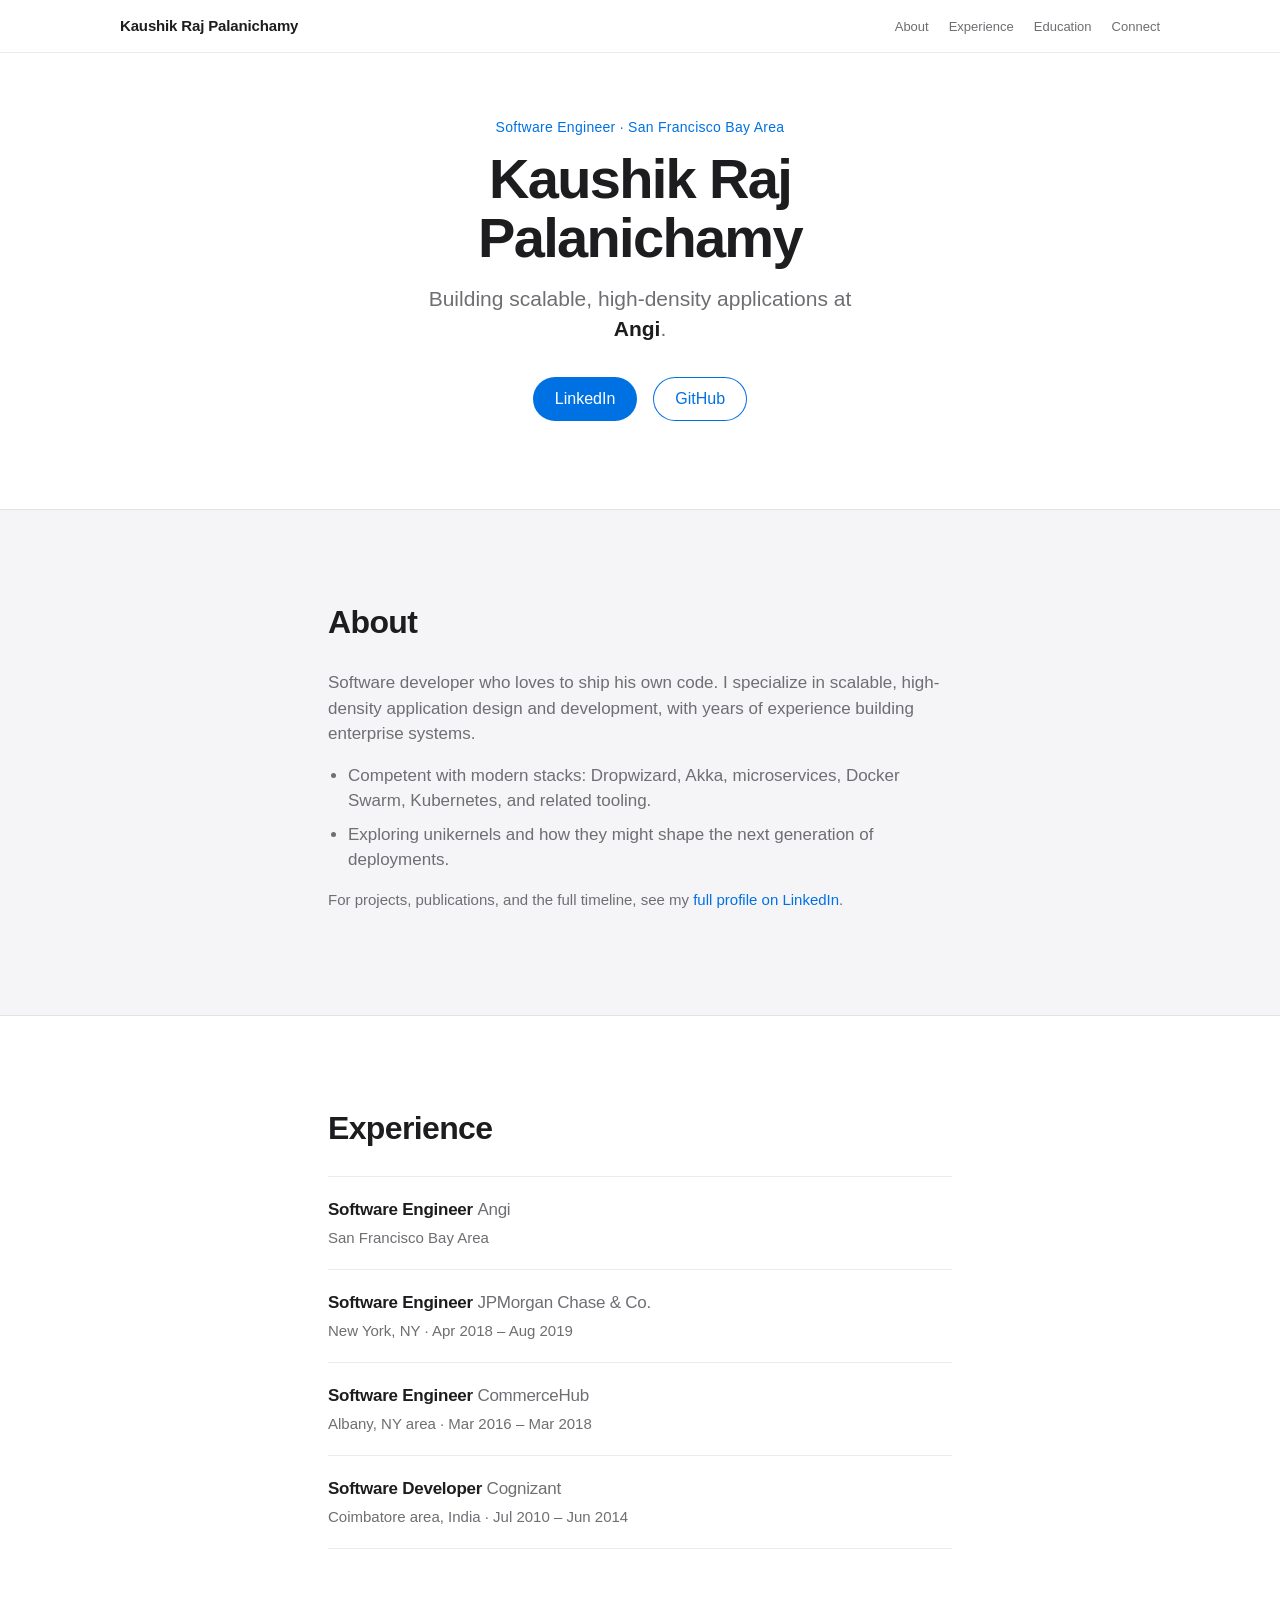
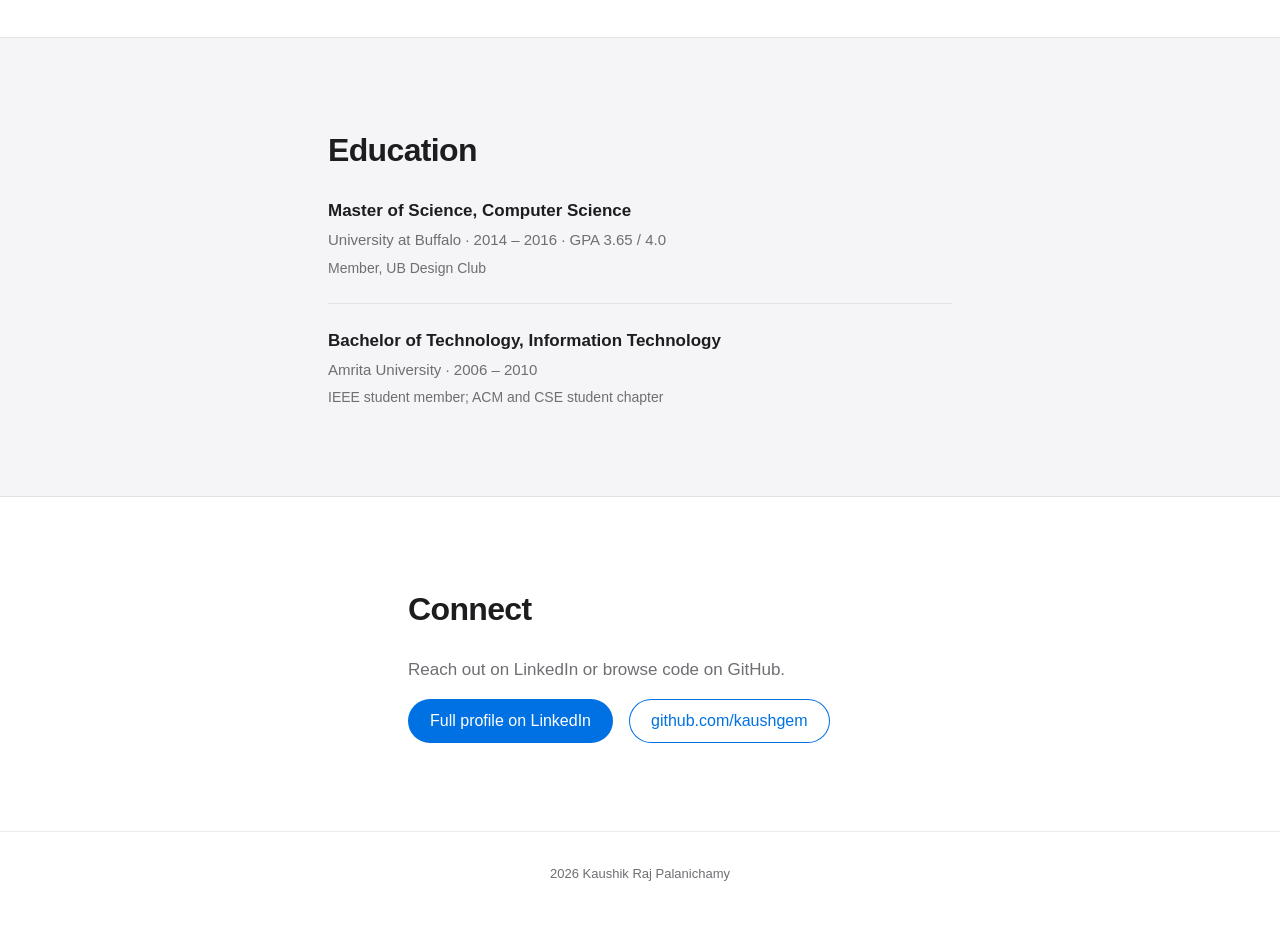
==== index.html @ 36dfefe3 "Revamp personal website layout and styles; enhance accessibility features and remove unused CSS. Upd" ====
<!DOCTYPE html>
<html lang="en">
  <head>
    <meta charset="utf-8">
    <meta name="viewport" content="width=device-width, initial-scale=1">
    <meta name="description" content="Kaushik Raj Palanichamy — Software Engineer at Angi. Scalable systems, microservices, and enterprise applications in the San Francisco Bay Area.">
    <title>Kaushik Raj Palanichamy</title>
    <link rel="stylesheet" href="stylesheets/stylesheet.css" media="screen">
    <link rel="stylesheet" href="stylesheets/print.css" media="print">
  </head>
  <body>
    <a class="skip-link" href="#main">Skip to content</a>

    <header class="site-header">
      <div class="site-header__inner">
        <a class="site-logo" href="#">Kaushik Raj Palanichamy</a>
        <nav class="site-nav" aria-label="Primary">
          <ul>
            <li><a href="#about">About</a></li>
            <li><a href="#experience">Experience</a></li>
            <li><a href="#education">Education</a></li>
            <li><a href="#connect">Connect</a></li>
          </ul>
        </nav>
      </div>
    </header>

    <main id="main">
      <section id="hero" class="section section--hero" aria-labelledby="hero-heading">
        <div class="content-width">
          <p class="eyebrow">Software Engineer · San Francisco Bay Area</p>
          <h1 id="hero-heading">Kaushik Raj Palanichamy</h1>
          <p class="lede">Building scalable, high-density applications at <strong>Angi</strong>.</p>
          <div class="cta-row">
            <a class="btn btn--primary" href="https://www.linkedin.com/in/kaushgem">LinkedIn</a>
            <a class="btn btn--secondary" href="https://github.com/kaushgem">GitHub</a>
          </div>
        </div>
      </section>

      <section id="about" class="section section--muted" aria-labelledby="about-heading">
        <div class="content-width">
          <h2 id="about-heading">About</h2>
          <div class="prose">
            <p>Software developer who loves to ship his own code. I specialize in scalable, high-density application design and development, with years of experience building enterprise systems.</p>
            <ul>
              <li>Competent with modern stacks: Dropwizard, Akka, microservices, Docker Swarm, Kubernetes, and related tooling.</li>
              <li>Exploring unikernels and how they might shape the next generation of deployments.</li>
            </ul>
            <p class="note">For projects, publications, and the full timeline, see my <a href="https://www.linkedin.com/in/kaushgem">full profile on LinkedIn</a>.</p>
          </div>
        </div>
      </section>

      <section id="experience" class="section" aria-labelledby="experience-heading">
        <div class="content-width">
          <h2 id="experience-heading">Experience</h2>
          <ul class="timeline">
            <li class="timeline__item">
              <h3 class="timeline__title">Software Engineer <span class="timeline__org">Angi</span></h3>
              <p class="timeline__meta">San Francisco Bay Area</p>
            </li>
            <li class="timeline__item">
              <h3 class="timeline__title">Software Engineer <span class="timeline__org">JPMorgan Chase &amp; Co.</span></h3>
              <p class="timeline__meta">New York, NY · Apr 2018 – Aug 2019</p>
            </li>
            <li class="timeline__item">
              <h3 class="timeline__title">Software Engineer <span class="timeline__org">CommerceHub</span></h3>
              <p class="timeline__meta">Albany, NY area · Mar 2016 – Mar 2018</p>
            </li>
            <li class="timeline__item">
              <h3 class="timeline__title">Software Developer <span class="timeline__org">Cognizant</span></h3>
              <p class="timeline__meta">Coimbatore area, India · Jul 2010 – Jun 2014</p>
            </li>
          </ul>
        </div>
      </section>

      <section id="education" class="section section--muted" aria-labelledby="education-heading">
        <div class="content-width">
          <h2 id="education-heading">Education</h2>
          <ul class="edu-list">
            <li class="edu-list__item">
              <h3 class="edu-list__degree">Master of Science, Computer Science</h3>
              <p class="edu-list__school">University at Buffalo · 2014 – 2016 · GPA 3.65 / 4.0</p>
              <p class="edu-list__detail">Member, UB Design Club</p>
            </li>
            <li class="edu-list__item">
              <h3 class="edu-list__degree">Bachelor of Technology, Information Technology</h3>
              <p class="edu-list__school">Amrita University · 2006 – 2010</p>
              <p class="edu-list__detail">IEEE student member; ACM and CSE student chapter</p>
            </li>
          </ul>
        </div>
      </section>

      <section id="connect" class="section" aria-labelledby="connect-heading">
        <div class="content-width content-width--narrow">
          <h2 id="connect-heading">Connect</h2>
          <p class="prose">Reach out on LinkedIn or browse code on GitHub.</p>
          <div class="cta-row">
            <a class="btn btn--primary" href="https://www.linkedin.com/in/kaushgem">Full profile on LinkedIn</a>
            <a class="btn btn--secondary" href="https://github.com/kaushgem">github.com/kaushgem</a>
          </div>
        </div>
      </section>
    </main>

    <footer class="site-footer">
      <div class="content-width site-footer__inner">
        <p><span data-year></span> Kaushik Raj Palanichamy</p>
      </div>
    </footer>

    <script src="javascripts/main.js" defer></script>
  </body>
</html>
---- stylesheets/stylesheet.css ----
:root {
  --color-text: #1d1d1f;
  --color-text-secondary: #6e6e73;
  --color-surface: #ffffff;
  --color-surface-muted: #f5f5f7;
  --color-border: rgba(0, 0, 0, 0.08);
  --color-accent: #0071e3;
  --color-accent-hover: #0077ed;
  --font-sans: -apple-system, BlinkMacSystemFont, "Segoe UI", Roboto, Oxygen, Ubuntu, Cantarell, "Helvetica Neue", sans-serif;
  --content-max: 42rem;
  --header-height: 3.25rem;
}

*,
*::before,
*::after {
  box-sizing: border-box;
}

html {
  scroll-behavior: smooth;
}

@media (prefers-reduced-motion: reduce) {
  html {
    scroll-behavior: auto;
  }
}

body {
  margin: 0;
  color: var(--color-text);
  background: var(--color-surface);
  font-family: var(--font-sans);
  font-size: 1.0625rem;
  line-height: 1.5;
  -webkit-font-smoothing: antialiased;
}

.skip-link {
  position: absolute;
  left: -9999px;
  top: 0.75rem;
  z-index: 100;
  padding: 0.5rem 1rem;
  background: var(--color-accent);
  color: #fff;
  text-decoration: none;
  border-radius: 980px;
  font-size: 0.875rem;
}

.skip-link:focus {
  left: 0.75rem;
  outline: 2px solid #fff;
  outline-offset: 2px;
}

.content-width {
  width: 100%;
  max-width: var(--content-max);
  margin: 0 auto;
  padding: 0 1.5rem;
}

.content-width--narrow {
  max-width: 32rem;
}

.site-header {
  position: sticky;
  top: 0;
  z-index: 50;
  background: rgba(255, 255, 255, 0.72);
  backdrop-filter: saturate(180%) blur(20px);
  -webkit-backdrop-filter: saturate(180%) blur(20px);
  border-bottom: 1px solid var(--color-border);
}

.site-header__inner {
  display: flex;
  align-items: center;
  justify-content: space-between;
  gap: 1rem;
  max-width: 68rem;
  margin: 0 auto;
  padding: 0.75rem 1.5rem;
  min-height: var(--header-height);
}

.site-logo {
  font-size: 0.9375rem;
  font-weight: 600;
  color: var(--color-text);
  text-decoration: none;
  letter-spacing: -0.01em;
  white-space: nowrap;
  overflow: hidden;
  text-overflow: ellipsis;
}

.site-logo:hover {
  color: var(--color-accent);
}

.site-logo:focus-visible {
  outline: 2px solid var(--color-accent);
  outline-offset: 4px;
  border-radius: 4px;
}

.site-nav ul {
  display: flex;
  flex-wrap: wrap;
  gap: 0.25rem 1.25rem;
  list-style: none;
  margin: 0;
  padding: 0;
  justify-content: flex-end;
}

.site-nav a {
  font-size: 0.8125rem;
  color: var(--color-text-secondary);
  text-decoration: none;
}

.site-nav a:hover {
  color: var(--color-accent);
}

.site-nav a:focus-visible {
  outline: 2px solid var(--color-accent);
  outline-offset: 4px;
  border-radius: 4px;
}

.section {
  padding: clamp(3.5rem, 8vw, 5.5rem) 0;
}

.section--hero {
  padding-top: clamp(2.5rem, 6vw, 4rem);
  text-align: center;
}

.section--muted {
  background: var(--color-surface-muted);
  border-top: 1px solid var(--color-border);
  border-bottom: 1px solid var(--color-border);
}

.eyebrow {
  margin: 0 0 0.75rem;
  font-size: 0.875rem;
  font-weight: 500;
  color: var(--color-accent);
  letter-spacing: 0.02em;
}

.section--hero h1 {
  margin: 0 0 1rem;
  font-size: clamp(2.25rem, 5.5vw, 3.5rem);
  font-weight: 600;
  letter-spacing: -0.03em;
  line-height: 1.05;
}

.lede {
  margin: 0 auto 2rem;
  max-width: 28rem;
  font-size: clamp(1.125rem, 2vw, 1.3125rem);
  color: var(--color-text-secondary);
  line-height: 1.47;
}

.lede strong {
  color: var(--color-text);
  font-weight: 600;
}

.cta-row {
  display: flex;
  flex-wrap: wrap;
  gap: 0.75rem 1rem;
  justify-content: center;
}

.section:not(.section--hero) .cta-row {
  justify-content: flex-start;
}

.btn {
  display: inline-flex;
  align-items: center;
  justify-content: center;
  min-height: 2.75rem;
  padding: 0 1.375rem;
  font-size: 1rem;
  font-weight: 400;
  font-family: inherit;
  text-decoration: none;
  border-radius: 980px;
  border: none;
  cursor: pointer;
  transition: background 0.2s ease, color 0.2s ease, box-shadow 0.2s ease;
}

.btn--primary {
  background: var(--color-accent);
  color: #fff;
}

.btn--primary:hover {
  background: var(--color-accent-hover);
}

.btn--primary:focus-visible {
  outline: 2px solid var(--color-accent);
  outline-offset: 3px;
}

.btn--secondary {
  background: transparent;
  color: var(--color-accent);
  box-shadow: inset 0 0 0 1px var(--color-accent);
}

.btn--secondary:hover {
  background: rgba(0, 113, 227, 0.06);
}

.btn--secondary:focus-visible {
  outline: 2px solid var(--color-accent);
  outline-offset: 3px;
}

.section h2 {
  margin: 0 0 1.5rem;
  font-size: clamp(1.75rem, 3vw, 2rem);
  font-weight: 600;
  letter-spacing: -0.02em;
}

.prose {
  color: var(--color-text-secondary);
}

.prose p {
  margin: 0 0 1rem;
}

.prose ul {
  margin: 0 0 1rem;
  padding-left: 1.25rem;
}

.prose li {
  margin-bottom: 0.5rem;
}

.prose a,
.note a {
  color: var(--color-accent);
  text-decoration: none;
}

.prose a:hover,
.note a:hover {
  text-decoration: underline;
}

.prose a:focus-visible,
.note a:focus-visible {
  outline: 2px solid var(--color-accent);
  outline-offset: 2px;
  border-radius: 2px;
}

.note {
  margin-top: 1.5rem;
  font-size: 0.9375rem;
}

.timeline {
  list-style: none;
  margin: 0;
  padding: 0;
  border-top: 1px solid var(--color-border);
}

.timeline__item {
  padding: 1.25rem 0;
  border-bottom: 1px solid var(--color-border);
}

.timeline__title {
  margin: 0 0 0.25rem;
  font-size: 1.0625rem;
  font-weight: 600;
  letter-spacing: -0.015em;
}

.timeline__org {
  font-weight: 500;
  color: var(--color-text-secondary);
}

.timeline__meta {
  margin: 0;
  font-size: 0.9375rem;
  color: var(--color-text-secondary);
}

.edu-list {
  list-style: none;
  margin: 0;
  padding: 0;
}

.edu-list__item {
  padding: 1.5rem 0;
  border-bottom: 1px solid var(--color-border);
}

.edu-list__item:first-child {
  padding-top: 0;
}

.edu-list__item:last-child {
  border-bottom: none;
  padding-bottom: 0;
}

.edu-list__degree {
  margin: 0 0 0.35rem;
  font-size: 1.0625rem;
  font-weight: 600;
}

.edu-list__school {
  margin: 0 0 0.35rem;
  color: var(--color-text-secondary);
  font-size: 0.9375rem;
}

.edu-list__detail {
  margin: 0;
  font-size: 0.875rem;
  color: var(--color-text-secondary);
}

.site-footer {
  padding: 2rem 0 3rem;
  border-top: 1px solid var(--color-border);
}

.site-footer__inner {
  text-align: center;
}

.site-footer p {
  margin: 0;
  font-size: 0.8125rem;
  color: var(--color-text-secondary);
}

@media (max-width: 40rem) {
  .site-header__inner {
    flex-direction: column;
    align-items: flex-start;
    padding-top: 1rem;
    padding-bottom: 1rem;
  }

  .site-nav ul {
    justify-content: flex-start;
  }
}
---- stylesheets/print.css ----
@page {
  margin: 1.5cm;
}

body {
  background: #fff !important;
  color: #000 !important;
  font-size: 11pt;
}

.site-header,
.skip-link,
.cta-row {
  display: none !important;
}

.site-footer {
  border: none !important;
  padding-top: 1rem !important;
}

.section {
  padding: 1rem 0 !important;
  page-break-inside: avoid;
}

.section--muted {
  background: transparent !important;
  border: none !important;
}

a[href]::after {
  content: " (" attr(href) ")";
  font-size: 0.85em;
  word-break: break-all;
}

a[href^="#"]::after {
  content: "";
}
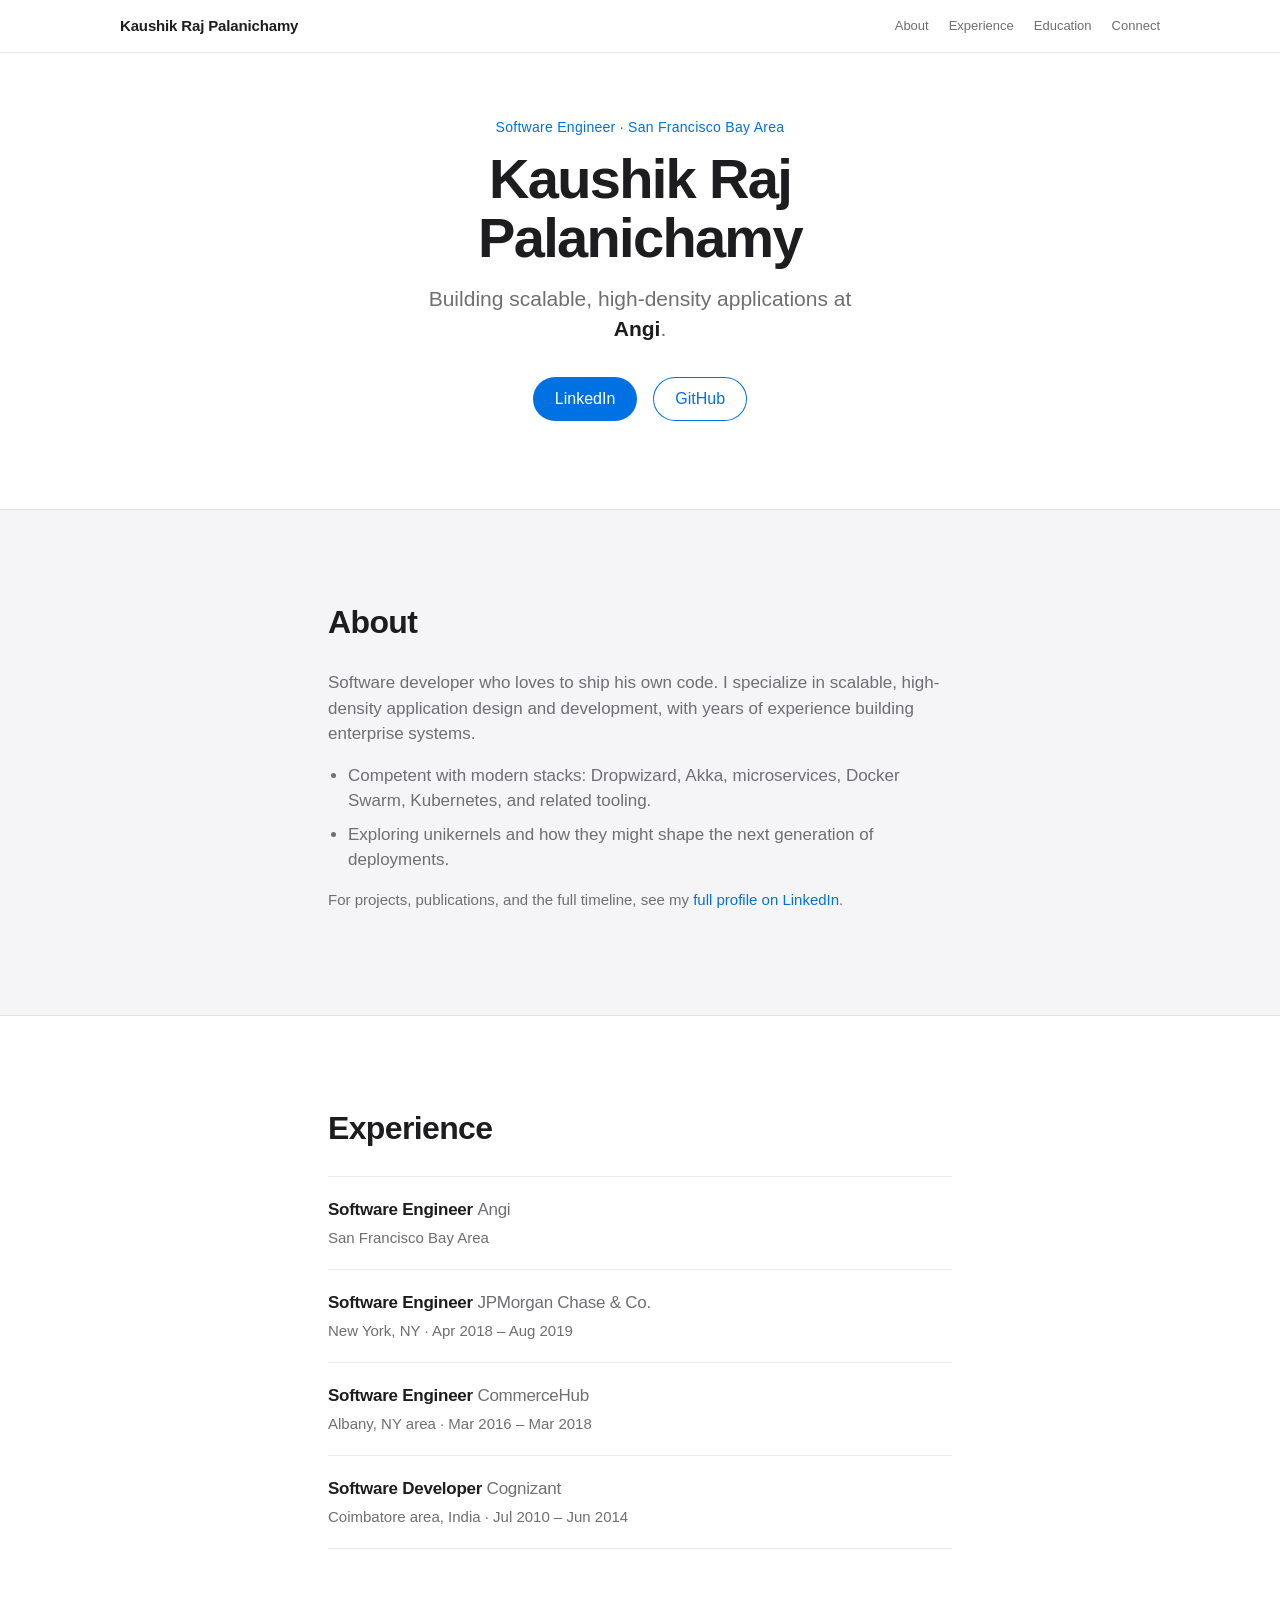
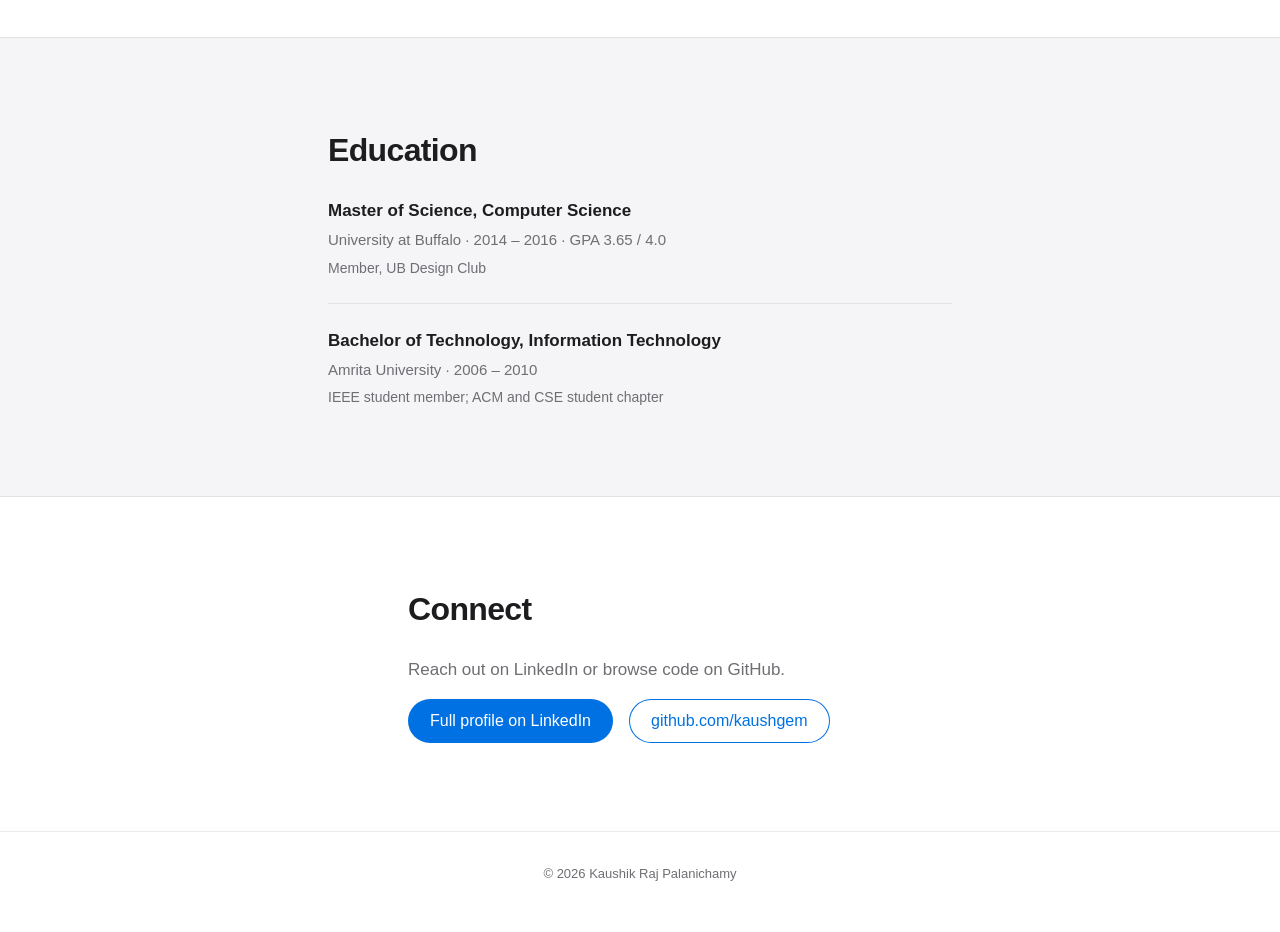
==== commit 7a889c79: "Add dark mode, link previews, favicon and structured data; tighten mobile header - Follow the system" ====
--- a/index.html
+++ b/index.html
@@ -5,6 +5,40 @@
     <meta name="viewport" content="width=device-width, initial-scale=1">
     <meta name="description" content="Kaushik Raj Palanichamy — Software Engineer at Angi. Scalable systems, microservices, and enterprise applications in the San Francisco Bay Area.">
     <title>Kaushik Raj Palanichamy</title>
+    <link rel="canonical" href="https://kaushgem.github.io/">
+    <meta name="theme-color" content="#ffffff" media="(prefers-color-scheme: light)">
+    <meta name="theme-color" content="#0b0b0c" media="(prefers-color-scheme: dark)">
+    <link rel="icon" href="images/favicon.svg" type="image/svg+xml">
+    <link rel="apple-touch-icon" href="images/apple-touch-icon.png">
+
+    <meta property="og:type" content="profile">
+    <meta property="og:site_name" content="Kaushik Raj Palanichamy">
+    <meta property="og:title" content="Kaushik Raj Palanichamy">
+    <meta property="og:description" content="Software Engineer at Angi, building scalable systems in the San Francisco Bay Area.">
+    <meta property="og:url" content="https://kaushgem.github.io/">
+    <meta property="og:image" content="https://kaushgem.github.io/images/og-card.png">
+    <meta property="og:image:width" content="1200">
+    <meta property="og:image:height" content="630">
+    <meta property="og:image:alt" content="Kaushik Raj Palanichamy, Software Engineer, San Francisco Bay Area">
+    <meta name="twitter:card" content="summary_large_image">
+
+    <script type="application/ld+json">
+      {
+        "@context": "https://schema.org",
+        "@type": "Person",
+        "name": "Kaushik Raj Palanichamy",
+        "url": "https://kaushgem.github.io/",
+        "jobTitle": "Software Engineer",
+        "worksFor": { "@type": "Organization", "name": "Angi" },
+        "homeLocation": { "@type": "Place", "name": "San Francisco Bay Area" },
+        "alumniOf": [
+          { "@type": "CollegeOrUniversity", "name": "University at Buffalo" },
+          { "@type": "CollegeOrUniversity", "name": "Amrita University" }
+        ],
+        "sameAs": ["https://www.linkedin.com/in/kaushgem", "https://github.com/kaushgem"]
+      }
+    </script>
+
     <link rel="stylesheet" href="stylesheets/stylesheet.css" media="screen">
     <link rel="stylesheet" href="stylesheets/print.css" media="print">
   </head>
@@ -32,8 +66,8 @@
           <h1 id="hero-heading">Kaushik Raj Palanichamy</h1>
           <p class="lede">Building scalable, high-density applications at <strong>Angi</strong>.</p>
           <div class="cta-row">
-            <a class="btn btn--primary" href="https://www.linkedin.com/in/kaushgem">LinkedIn</a>
-            <a class="btn btn--secondary" href="https://github.com/kaushgem">GitHub</a>
+            <a class="btn btn--primary" href="https://www.linkedin.com/in/kaushgem" rel="me">LinkedIn</a>
+            <a class="btn btn--secondary" href="https://github.com/kaushgem" rel="me">GitHub</a>
           </div>
         </div>
       </section>
@@ -108,7 +142,7 @@
 
     <footer class="site-footer">
       <div class="content-width site-footer__inner">
-        <p><span data-year></span> Kaushik Raj Palanichamy</p>
+        <p>&copy; <span data-year></span> Kaushik Raj Palanichamy</p>
       </div>
     </footer>
 
--- a/stylesheets/stylesheet.css
+++ b/stylesheets/stylesheet.css
@@ -4,11 +4,29 @@
   --color-surface: #ffffff;
   --color-surface-muted: #f5f5f7;
   --color-border: rgba(0, 0, 0, 0.08);
+  --color-header-bg: rgba(255, 255, 255, 0.72);
   --color-accent: #0071e3;
-  --color-accent-hover: #0077ed;
+  --color-accent-tint: rgba(0, 113, 227, 0.06);
+  --color-accent-fill: #0071e3;
+  --color-accent-fill-hover: #0077ed;
+  --color-on-accent: #fff;
   --font-sans: -apple-system, BlinkMacSystemFont, "Segoe UI", Roboto, Oxygen, Ubuntu, Cantarell, "Helvetica Neue", sans-serif;
   --content-max: 42rem;
   --header-height: 3.25rem;
+  color-scheme: light dark;
+}
+
+@media (prefers-color-scheme: dark) {
+  :root {
+    --color-text: #f5f5f7;
+    --color-text-secondary: #a1a1a6;
+    --color-surface: #0b0b0c;
+    --color-surface-muted: #161618;
+    --color-border: rgba(255, 255, 255, 0.1);
+    --color-header-bg: rgba(11, 11, 12, 0.72);
+    --color-accent: #2997ff;
+    --color-accent-tint: rgba(41, 151, 255, 0.12);
+  }
 }
 
 *,
@@ -43,8 +61,8 @@
   top: 0.75rem;
   z-index: 100;
   padding: 0.5rem 1rem;
-  background: var(--color-accent);
-  color: #fff;
+  background: var(--color-accent-fill);
+  color: var(--color-on-accent);
   text-decoration: none;
   border-radius: 980px;
   font-size: 0.875rem;
@@ -52,7 +70,7 @@
 
 .skip-link:focus {
   left: 0.75rem;
-  outline: 2px solid #fff;
+  outline: 2px solid var(--color-on-accent);
   outline-offset: 2px;
 }
 
@@ -71,7 +89,7 @@
   position: sticky;
   top: 0;
   z-index: 50;
-  background: rgba(255, 255, 255, 0.72);
+  background: var(--color-header-bg);
   backdrop-filter: saturate(180%) blur(20px);
   -webkit-backdrop-filter: saturate(180%) blur(20px);
   border-bottom: 1px solid var(--color-border);
@@ -120,6 +138,8 @@
 }
 
 .site-nav a {
+  display: inline-block;
+  padding: 0.25rem 0;
   font-size: 0.8125rem;
   color: var(--color-text-secondary);
   text-decoration: none;
@@ -207,12 +227,12 @@
 }
 
 .btn--primary {
-  background: var(--color-accent);
-  color: #fff;
+  background: var(--color-accent-fill);
+  color: var(--color-on-accent);
 }
 
 .btn--primary:hover {
-  background: var(--color-accent-hover);
+  background: var(--color-accent-fill-hover);
 }
 
 .btn--primary:focus-visible {
@@ -227,7 +247,7 @@
 }
 
 .btn--secondary:hover {
-  background: rgba(0, 113, 227, 0.06);
+  background: var(--color-accent-tint);
 }
 
 .btn--secondary:focus-visible {
@@ -367,13 +387,25 @@
 
 @media (max-width: 40rem) {
   .site-header__inner {
-    flex-direction: column;
-    align-items: flex-start;
-    padding-top: 1rem;
-    padding-bottom: 1rem;
+    padding-top: 0.25rem;
+    padding-bottom: 0.25rem;
+    min-height: 0;
+  }
+
+  .site-logo {
+    display: none;
+  }
+
+  .site-nav {
+    flex: 1;
   }
 
   .site-nav ul {
-    justify-content: flex-start;
-  }
-}
+    justify-content: space-between;
+    gap: 0;
+  }
+
+  .site-nav a {
+    padding: 0.5rem 0;
+  }
+}
--- a/stylesheets/print.css
+++ b/stylesheets/print.css
@@ -10,8 +10,12 @@
 
 .site-header,
 .skip-link,
-.cta-row {
+.section--hero .cta-row {
   display: none !important;
+}
+
+.cta-row a {
+  display: block;
 }
 
 .site-footer {
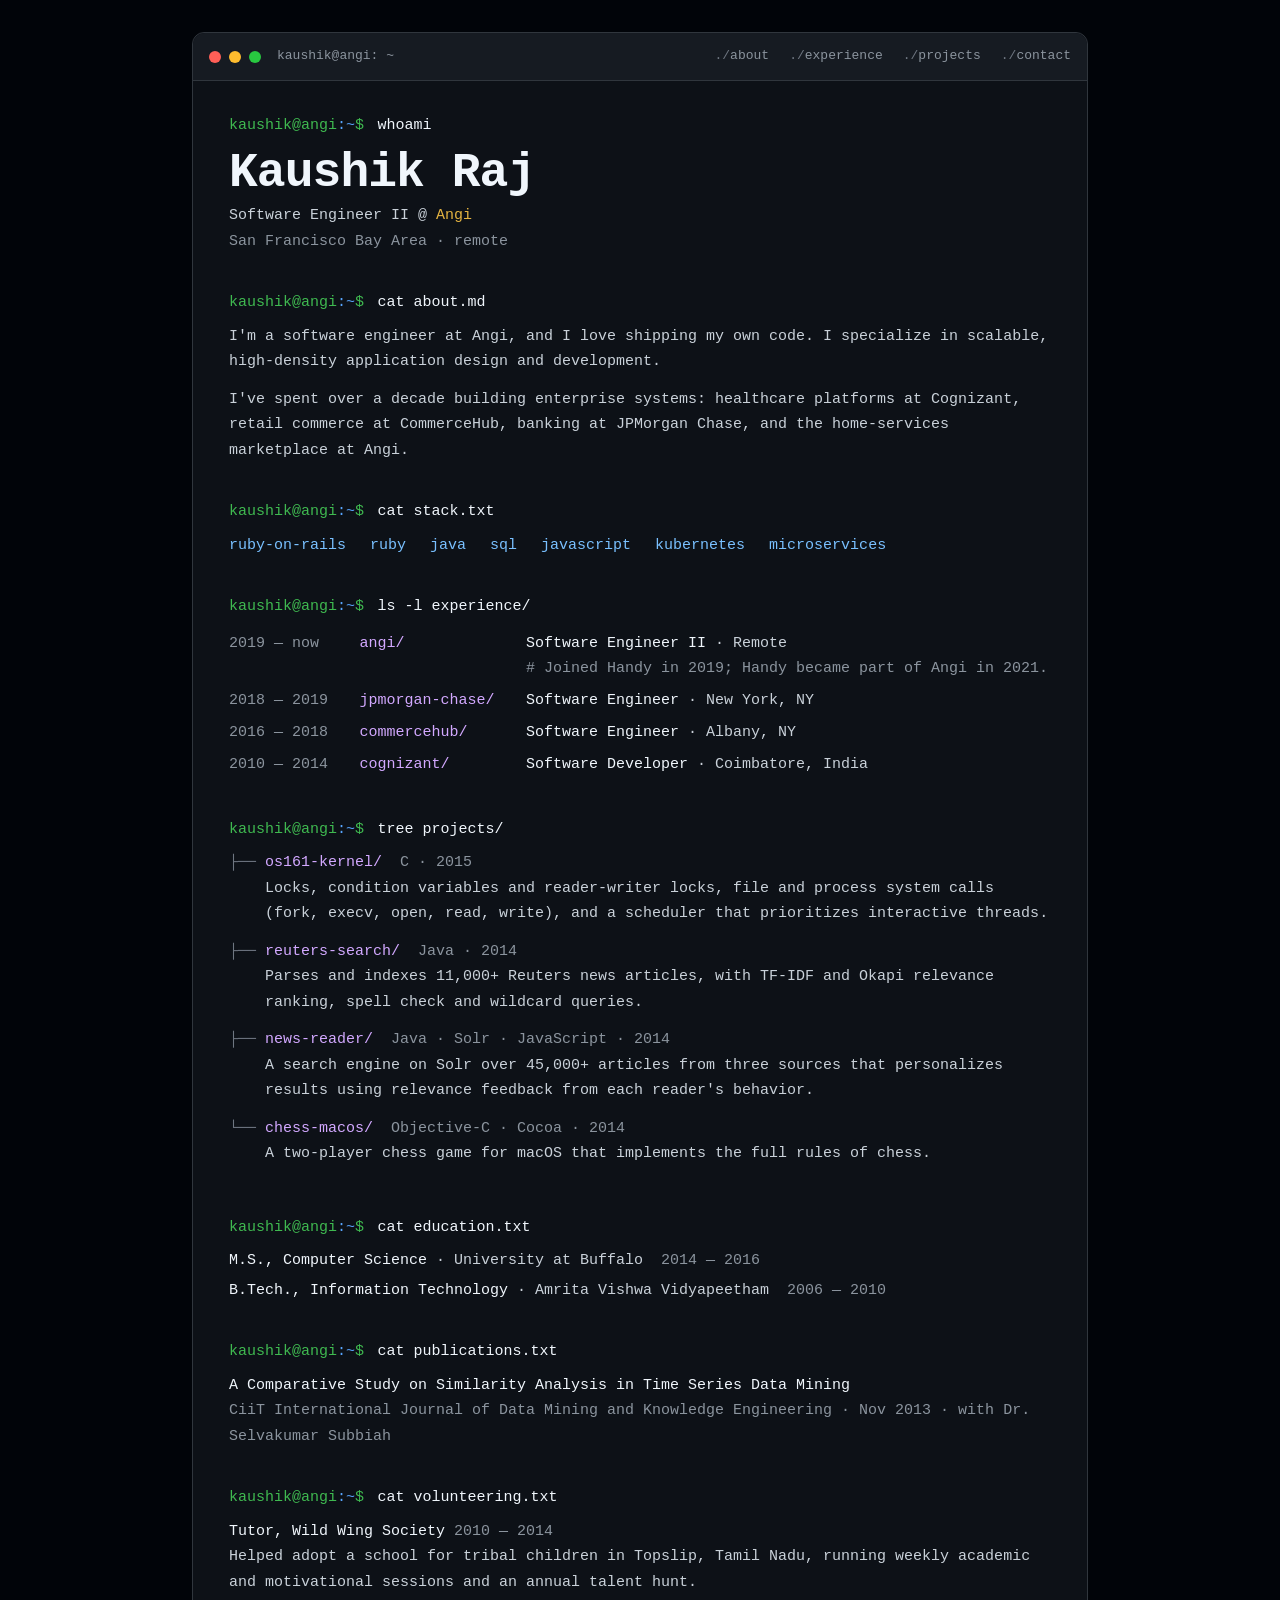
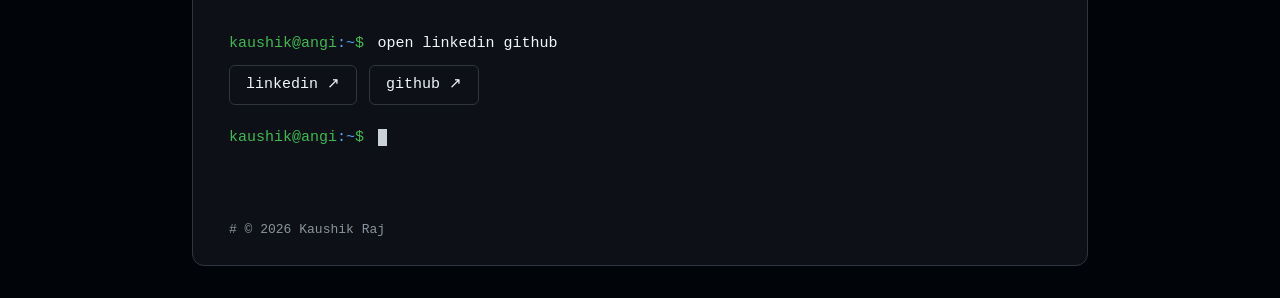
==== commit def4679d: "Redesign site as a terminal and rename to Kaushik Raj - Terminal-style layout: macOS window chrome w" ====
--- a/index.html
+++ b/index.html
@@ -3,38 +3,40 @@
   <head>
     <meta charset="utf-8">
     <meta name="viewport" content="width=device-width, initial-scale=1">
-    <meta name="description" content="Kaushik Raj Palanichamy — Software Engineer at Angi. Scalable systems, microservices, and enterprise applications in the San Francisco Bay Area.">
-    <title>Kaushik Raj Palanichamy</title>
+    <meta name="description" content="Kaushik Raj — Software Engineer II at Angi, building scalable, high-density applications. San Francisco Bay Area.">
+    <title>Kaushik Raj</title>
     <link rel="canonical" href="https://kaushgem.github.io/">
-    <meta name="theme-color" content="#ffffff" media="(prefers-color-scheme: light)">
-    <meta name="theme-color" content="#0b0b0c" media="(prefers-color-scheme: dark)">
+    <meta name="color-scheme" content="dark">
+    <meta name="theme-color" content="#0d1117">
     <link rel="icon" href="images/favicon.svg" type="image/svg+xml">
     <link rel="apple-touch-icon" href="images/apple-touch-icon.png">
 
     <meta property="og:type" content="profile">
-    <meta property="og:site_name" content="Kaushik Raj Palanichamy">
-    <meta property="og:title" content="Kaushik Raj Palanichamy">
-    <meta property="og:description" content="Software Engineer at Angi, building scalable systems in the San Francisco Bay Area.">
+    <meta property="og:site_name" content="Kaushik Raj">
+    <meta property="og:title" content="Kaushik Raj">
+    <meta property="og:description" content="Software Engineer II at Angi, building scalable, high-density applications in the San Francisco Bay Area.">
     <meta property="og:url" content="https://kaushgem.github.io/">
     <meta property="og:image" content="https://kaushgem.github.io/images/og-card.png">
     <meta property="og:image:width" content="1200">
     <meta property="og:image:height" content="630">
-    <meta property="og:image:alt" content="Kaushik Raj Palanichamy, Software Engineer, San Francisco Bay Area">
+    <meta property="og:image:alt" content="Terminal window showing: Kaushik Raj, Software Engineer II at Angi, San Francisco Bay Area">
     <meta name="twitter:card" content="summary_large_image">
 
     <script type="application/ld+json">
       {
         "@context": "https://schema.org",
         "@type": "Person",
-        "name": "Kaushik Raj Palanichamy",
+        "name": "Kaushik Raj",
+        "alternateName": "Kaushik Raj Palanichamy",
         "url": "https://kaushgem.github.io/",
-        "jobTitle": "Software Engineer",
+        "jobTitle": "Software Engineer II",
         "worksFor": { "@type": "Organization", "name": "Angi" },
         "homeLocation": { "@type": "Place", "name": "San Francisco Bay Area" },
         "alumniOf": [
           { "@type": "CollegeOrUniversity", "name": "University at Buffalo" },
-          { "@type": "CollegeOrUniversity", "name": "Amrita University" }
+          { "@type": "CollegeOrUniversity", "name": "Amrita Vishwa Vidyapeetham" }
         ],
+        "knowsAbout": ["Ruby on Rails", "Ruby", "Java", "SQL", "JavaScript", "Kubernetes", "Microservices"],
         "sameAs": ["https://www.linkedin.com/in/kaushgem", "https://github.com/kaushgem"]
       }
     </script>
@@ -45,106 +47,144 @@
   <body>
     <a class="skip-link" href="#main">Skip to content</a>
 
-    <header class="site-header">
-      <div class="site-header__inner">
-        <a class="site-logo" href="#">Kaushik Raj Palanichamy</a>
+    <div class="window">
+      <header class="titlebar">
+        <span class="lights" aria-hidden="true"><span></span><span></span><span></span></span>
+        <span class="titlebar__title" aria-hidden="true">kaushik@angi: ~</span>
         <nav class="site-nav" aria-label="Primary">
           <ul>
-            <li><a href="#about">About</a></li>
-            <li><a href="#experience">Experience</a></li>
-            <li><a href="#education">Education</a></li>
-            <li><a href="#connect">Connect</a></li>
+            <li><a href="#about">about</a></li>
+            <li><a href="#experience">experience</a></li>
+            <li><a href="#projects">projects</a></li>
+            <li><a href="#contact">contact</a></li>
           </ul>
         </nav>
-      </div>
-    </header>
+      </header>
 
-    <main id="main">
-      <section id="hero" class="section section--hero" aria-labelledby="hero-heading">
-        <div class="content-width">
-          <p class="eyebrow">Software Engineer · San Francisco Bay Area</p>
-          <h1 id="hero-heading">Kaushik Raj Palanichamy</h1>
-          <p class="lede">Building scalable, high-density applications at <strong>Angi</strong>.</p>
-          <div class="cta-row">
-            <a class="btn btn--primary" href="https://www.linkedin.com/in/kaushgem" rel="me">LinkedIn</a>
-            <a class="btn btn--secondary" href="https://github.com/kaushgem" rel="me">GitHub</a>
-          </div>
-        </div>
-      </section>
+      <main id="main" class="term">
+        <section class="block block--hero" aria-labelledby="name">
+          <p class="cmd" aria-hidden="true"><span class="prompt">kaushik@angi<span class="prompt__path">:~</span>$</span> whoami</p>
+          <h1 id="name" class="name">Kaushik Raj</h1>
+          <p class="out">Software Engineer II @ <span class="hl">Angi</span></p>
+          <p class="out muted">San Francisco Bay Area · remote</p>
+        </section>
 
-      <section id="about" class="section section--muted" aria-labelledby="about-heading">
-        <div class="content-width">
-          <h2 id="about-heading">About</h2>
-          <div class="prose">
-            <p>Software developer who loves to ship his own code. I specialize in scalable, high-density application design and development, with years of experience building enterprise systems.</p>
-            <ul>
-              <li>Competent with modern stacks: Dropwizard, Akka, microservices, Docker Swarm, Kubernetes, and related tooling.</li>
-              <li>Exploring unikernels and how they might shape the next generation of deployments.</li>
-            </ul>
-            <p class="note">For projects, publications, and the full timeline, see my <a href="https://www.linkedin.com/in/kaushgem">full profile on LinkedIn</a>.</p>
-          </div>
-        </div>
-      </section>
+        <section id="about" class="block" aria-labelledby="about-heading">
+          <h2 id="about-heading" class="cmd"><span aria-hidden="true"><span class="prompt">kaushik@angi<span class="prompt__path">:~</span>$</span> cat about.md</span><span class="sr-only">About</span></h2>
+          <p class="out">I'm a software engineer at Angi, and I love shipping my own code. I specialize in scalable, high-density application design and development.</p>
+          <p class="out">I've spent over a decade building enterprise systems: healthcare platforms at Cognizant, retail commerce at CommerceHub, banking at JPMorgan Chase, and the home-services marketplace at Angi.</p>
+        </section>
 
-      <section id="experience" class="section" aria-labelledby="experience-heading">
-        <div class="content-width">
-          <h2 id="experience-heading">Experience</h2>
-          <ul class="timeline">
-            <li class="timeline__item">
-              <h3 class="timeline__title">Software Engineer <span class="timeline__org">Angi</span></h3>
-              <p class="timeline__meta">San Francisco Bay Area</p>
+        <section class="block" aria-labelledby="stack-heading">
+          <h2 id="stack-heading" class="cmd"><span aria-hidden="true"><span class="prompt">kaushik@angi<span class="prompt__path">:~</span>$</span> cat stack.txt</span><span class="sr-only">Stack</span></h2>
+          <ul class="stack">
+            <li>ruby-on-rails</li>
+            <li>ruby</li>
+            <li>java</li>
+            <li>sql</li>
+            <li>javascript</li>
+            <li>kubernetes</li>
+            <li>microservices</li>
+          </ul>
+        </section>
+
+        <section id="experience" class="block" aria-labelledby="experience-heading">
+          <h2 id="experience-heading" class="cmd"><span aria-hidden="true"><span class="prompt">kaushik@angi<span class="prompt__path">:~</span>$</span> ls -l experience/</span><span class="sr-only">Experience</span></h2>
+          <ul class="ls">
+            <li class="ls__row">
+              <span class="ls__date">2019 — now</span>
+              <span class="ls__dir">angi/</span>
+              <span class="ls__info">
+                <span class="bright">Software Engineer II</span> · Remote
+                <span class="comment"># Joined Handy in 2019; Handy became part of Angi in 2021.</span>
+              </span>
             </li>
-            <li class="timeline__item">
-              <h3 class="timeline__title">Software Engineer <span class="timeline__org">JPMorgan Chase &amp; Co.</span></h3>
-              <p class="timeline__meta">New York, NY · Apr 2018 – Aug 2019</p>
+            <li class="ls__row">
+              <span class="ls__date">2018 — 2019</span>
+              <span class="ls__dir">jpmorgan-chase/</span>
+              <span class="ls__info"><span class="bright">Software Engineer</span> · New York, NY</span>
             </li>
-            <li class="timeline__item">
-              <h3 class="timeline__title">Software Engineer <span class="timeline__org">CommerceHub</span></h3>
-              <p class="timeline__meta">Albany, NY area · Mar 2016 – Mar 2018</p>
+            <li class="ls__row">
+              <span class="ls__date">2016 — 2018</span>
+              <span class="ls__dir">commercehub/</span>
+              <span class="ls__info"><span class="bright">Software Engineer</span> · Albany, NY</span>
             </li>
-            <li class="timeline__item">
-              <h3 class="timeline__title">Software Developer <span class="timeline__org">Cognizant</span></h3>
-              <p class="timeline__meta">Coimbatore area, India · Jul 2010 – Jun 2014</p>
+            <li class="ls__row">
+              <span class="ls__date">2010 — 2014</span>
+              <span class="ls__dir">cognizant/</span>
+              <span class="ls__info"><span class="bright">Software Developer</span> · Coimbatore, India</span>
             </li>
           </ul>
-        </div>
-      </section>
+        </section>
 
-      <section id="education" class="section section--muted" aria-labelledby="education-heading">
-        <div class="content-width">
-          <h2 id="education-heading">Education</h2>
-          <ul class="edu-list">
-            <li class="edu-list__item">
-              <h3 class="edu-list__degree">Master of Science, Computer Science</h3>
-              <p class="edu-list__school">University at Buffalo · 2014 – 2016 · GPA 3.65 / 4.0</p>
-              <p class="edu-list__detail">Member, UB Design Club</p>
+        <section id="projects" class="block" aria-labelledby="projects-heading">
+          <h2 id="projects-heading" class="cmd"><span aria-hidden="true"><span class="prompt">kaushik@angi<span class="prompt__path">:~</span>$</span> tree projects/</span><span class="sr-only">Projects</span></h2>
+          <ul class="tree">
+            <li class="tree__item">
+              <span class="tree__branch" aria-hidden="true">├──</span>
+              <div>
+                <h3 class="tree__name"><a href="https://github.com/kaushgem/OS161">os161-kernel/</a> <span class="comment">C · 2015</span></h3>
+                <p>Locks, condition variables and reader-writer locks, file and process system calls (fork, execv, open, read, write), and a scheduler that prioritizes interactive threads.</p>
+              </div>
             </li>
-            <li class="edu-list__item">
-              <h3 class="edu-list__degree">Bachelor of Technology, Information Technology</h3>
-              <p class="edu-list__school">Amrita University · 2006 – 2010</p>
-              <p class="edu-list__detail">IEEE student member; ACM and CSE student chapter</p>
+            <li class="tree__item">
+              <span class="tree__branch" aria-hidden="true">├──</span>
+              <div>
+                <h3 class="tree__name"><a href="https://github.com/kaushgem/NewsIndexer">reuters-search/</a> <span class="comment">Java · 2014</span></h3>
+                <p>Parses and indexes 11,000+ Reuters news articles, with TF-IDF and Okapi relevance ranking, spell check and wildcard queries.</p>
+              </div>
+            </li>
+            <li class="tree__item">
+              <span class="tree__branch" aria-hidden="true">├──</span>
+              <div>
+                <h3 class="tree__name"><a href="https://github.com/kaushgem/PersonalizedNewsReader">news-reader/</a> <span class="comment">Java · Solr · JavaScript · 2014</span></h3>
+                <p>A search engine on Solr over 45,000+ articles from three sources that personalizes results using relevance feedback from each reader's behavior.</p>
+              </div>
+            </li>
+            <li class="tree__item">
+              <span class="tree__branch" aria-hidden="true">└──</span>
+              <div>
+                <h3 class="tree__name"><a href="https://github.com/kaushgem/ChessOSX">chess-macos/</a> <span class="comment">Objective-C · Cocoa · 2014</span></h3>
+                <p>A two-player chess game for macOS that implements the full rules of chess.</p>
+              </div>
             </li>
           </ul>
-        </div>
-      </section>
+        </section>
 
-      <section id="connect" class="section" aria-labelledby="connect-heading">
-        <div class="content-width content-width--narrow">
-          <h2 id="connect-heading">Connect</h2>
-          <p class="prose">Reach out on LinkedIn or browse code on GitHub.</p>
-          <div class="cta-row">
-            <a class="btn btn--primary" href="https://www.linkedin.com/in/kaushgem">Full profile on LinkedIn</a>
-            <a class="btn btn--secondary" href="https://github.com/kaushgem">github.com/kaushgem</a>
-          </div>
-        </div>
-      </section>
-    </main>
+        <section id="education" class="block" aria-labelledby="education-heading">
+          <h2 id="education-heading" class="cmd"><span aria-hidden="true"><span class="prompt">kaushik@angi<span class="prompt__path">:~</span>$</span> cat education.txt</span><span class="sr-only">Education</span></h2>
+          <ul class="plain">
+            <li><span class="bright">M.S., Computer Science</span> · University at Buffalo <span class="comment">2014 — 2016</span></li>
+            <li><span class="bright">B.Tech., Information Technology</span> · Amrita Vishwa Vidyapeetham <span class="comment">2006 — 2010</span></li>
+          </ul>
+        </section>
 
-    <footer class="site-footer">
-      <div class="content-width site-footer__inner">
-        <p>&copy; <span data-year></span> Kaushik Raj Palanichamy</p>
-      </div>
-    </footer>
+        <section id="writing" class="block" aria-labelledby="writing-heading">
+          <h2 id="writing-heading" class="cmd"><span aria-hidden="true"><span class="prompt">kaushik@angi<span class="prompt__path">:~</span>$</span> cat publications.txt</span><span class="sr-only">Publications</span></h2>
+          <p class="out"><span class="bright">A Comparative Study on Similarity Analysis in Time Series Data Mining</span><br>
+            <span class="muted">CiiT International Journal of Data Mining and Knowledge Engineering · Nov 2013 · with Dr. Selvakumar Subbiah</span></p>
+        </section>
+
+        <section id="community" class="block" aria-labelledby="community-heading">
+          <h2 id="community-heading" class="cmd"><span aria-hidden="true"><span class="prompt">kaushik@angi<span class="prompt__path">:~</span>$</span> cat volunteering.txt</span><span class="sr-only">Volunteering</span></h2>
+          <p class="out"><span class="bright">Tutor, Wild Wing Society</span> <span class="comment">2010 — 2014</span><br>
+            Helped adopt a school for tribal children in Topslip, Tamil Nadu, running weekly academic and motivational sessions and an annual talent hunt.</p>
+        </section>
+
+        <section id="contact" class="block" aria-labelledby="contact-heading">
+          <h2 id="contact-heading" class="cmd"><span aria-hidden="true"><span class="prompt">kaushik@angi<span class="prompt__path">:~</span>$</span> open linkedin github</span><span class="sr-only">Contact</span></h2>
+          <ul class="links">
+            <li><a class="btn" href="https://www.linkedin.com/in/kaushgem" rel="me">linkedin ↗</a></li>
+            <li><a class="btn" href="https://github.com/kaushgem" rel="me">github ↗</a></li>
+          </ul>
+          <p class="cmd cmd--idle" aria-hidden="true"><span class="prompt">kaushik@angi<span class="prompt__path">:~</span>$</span> <span class="cursor"></span></p>
+        </section>
+      </main>
+
+      <footer class="site-footer">
+        <p><span class="comment">#</span> &copy; <span data-year></span> Kaushik Raj</p>
+      </footer>
+    </div>
 
     <script src="javascripts/main.js" defer></script>
   </body>
--- a/stylesheets/stylesheet.css
+++ b/stylesheets/stylesheet.css
@@ -1,32 +1,19 @@
 :root {
-  --color-text: #1d1d1f;
-  --color-text-secondary: #6e6e73;
-  --color-surface: #ffffff;
-  --color-surface-muted: #f5f5f7;
-  --color-border: rgba(0, 0, 0, 0.08);
-  --color-header-bg: rgba(255, 255, 255, 0.72);
-  --color-accent: #0071e3;
-  --color-accent-tint: rgba(0, 113, 227, 0.06);
-  --color-accent-fill: #0071e3;
-  --color-accent-fill-hover: #0077ed;
-  --color-on-accent: #fff;
-  --font-sans: -apple-system, BlinkMacSystemFont, "Segoe UI", Roboto, Oxygen, Ubuntu, Cantarell, "Helvetica Neue", sans-serif;
-  --content-max: 42rem;
-  --header-height: 3.25rem;
-  color-scheme: light dark;
-}
-
-@media (prefers-color-scheme: dark) {
-  :root {
-    --color-text: #f5f5f7;
-    --color-text-secondary: #a1a1a6;
-    --color-surface: #0b0b0c;
-    --color-surface-muted: #161618;
-    --color-border: rgba(255, 255, 255, 0.1);
-    --color-header-bg: rgba(11, 11, 12, 0.72);
-    --color-accent: #2997ff;
-    --color-accent-tint: rgba(41, 151, 255, 0.12);
-  }
+  --color-page: #010409;
+  --color-bg: #0d1117;
+  --color-chrome: #161b22;
+  --color-border: #30363d;
+  --color-text: #c9d1d9;
+  --color-bright: #f0f6fc;
+  --color-muted: #8b949e;
+  --color-green: #3fb950;
+  --color-blue: #79c0ff;
+  --color-purple: #d2a8ff;
+  --color-amber: #e3b341;
+  --color-link: #58a6ff;
+  --font-mono: ui-monospace, "SF Mono", SFMono-Regular, Menlo, Consolas, "Liberation Mono", monospace;
+  --titlebar-height: 3rem;
+  color-scheme: dark;
 }
 
 *,
@@ -47,12 +34,52 @@
 
 body {
   margin: 0;
+  background: var(--color-page);
   color: var(--color-text);
-  background: var(--color-surface);
-  font-family: var(--font-sans);
-  font-size: 1.0625rem;
-  line-height: 1.5;
+  font-family: var(--font-mono);
+  font-size: 0.9375rem;
+  line-height: 1.7;
   -webkit-font-smoothing: antialiased;
+}
+
+p,
+ul,
+h1,
+h2,
+h3 {
+  margin: 0;
+}
+
+ul {
+  list-style: none;
+  padding: 0;
+}
+
+a {
+  color: var(--color-link);
+  text-decoration: none;
+}
+
+a:hover {
+  text-decoration: underline;
+}
+
+a:focus-visible {
+  outline: 2px solid var(--color-link);
+  outline-offset: 3px;
+  border-radius: 3px;
+}
+
+.sr-only {
+  position: absolute;
+  width: 1px;
+  height: 1px;
+  margin: -1px;
+  padding: 0;
+  overflow: hidden;
+  clip: rect(0 0 0 0);
+  white-space: nowrap;
+  border: 0;
 }
 
 .skip-link {
@@ -61,338 +88,287 @@
   top: 0.75rem;
   z-index: 100;
   padding: 0.5rem 1rem;
-  background: var(--color-accent-fill);
-  color: var(--color-on-accent);
-  text-decoration: none;
-  border-radius: 980px;
-  font-size: 0.875rem;
+  background: var(--color-green);
+  color: var(--color-page);
+  border-radius: 6px;
 }
 
 .skip-link:focus {
   left: 0.75rem;
-  outline: 2px solid var(--color-on-accent);
-  outline-offset: 2px;
-}
-
-.content-width {
-  width: 100%;
-  max-width: var(--content-max);
-  margin: 0 auto;
-  padding: 0 1.5rem;
-}
-
-.content-width--narrow {
-  max-width: 32rem;
-}
-
-.site-header {
+}
+
+/* Window */
+
+.window {
+  max-width: 56rem;
+  margin: 2rem auto;
+  background: var(--color-bg);
+  border: 1px solid var(--color-border);
+  border-radius: 12px;
+}
+
+.titlebar {
   position: sticky;
   top: 0;
-  z-index: 50;
-  background: var(--color-header-bg);
-  backdrop-filter: saturate(180%) blur(20px);
-  -webkit-backdrop-filter: saturate(180%) blur(20px);
-  border-bottom: 1px solid var(--color-border);
-}
-
-.site-header__inner {
+  z-index: 10;
   display: flex;
   align-items: center;
-  justify-content: space-between;
   gap: 1rem;
-  max-width: 68rem;
-  margin: 0 auto;
-  padding: 0.75rem 1.5rem;
-  min-height: var(--header-height);
-}
-
-.site-logo {
-  font-size: 0.9375rem;
-  font-weight: 600;
-  color: var(--color-text);
-  text-decoration: none;
-  letter-spacing: -0.01em;
-  white-space: nowrap;
-  overflow: hidden;
-  text-overflow: ellipsis;
-}
-
-.site-logo:hover {
-  color: var(--color-accent);
-}
-
-.site-logo:focus-visible {
-  outline: 2px solid var(--color-accent);
-  outline-offset: 4px;
-  border-radius: 4px;
+  min-height: var(--titlebar-height);
+  padding: 0.5rem 1rem;
+  background: var(--color-chrome);
+  border-bottom: 1px solid var(--color-border);
+  border-radius: 12px 12px 0 0;
+}
+
+.lights {
+  display: flex;
+  gap: 0.5rem;
+}
+
+.lights span {
+  width: 0.75rem;
+  height: 0.75rem;
+  border-radius: 50%;
+  background: #ff5f57;
+}
+
+.lights span:nth-child(2) {
+  background: #febc2e;
+}
+
+.lights span:nth-child(3) {
+  background: #28c840;
+}
+
+.titlebar__title {
+  font-size: 0.8125rem;
+  color: var(--color-muted);
+}
+
+.site-nav {
+  margin-left: auto;
 }
 
 .site-nav ul {
   display: flex;
   flex-wrap: wrap;
-  gap: 0.25rem 1.25rem;
-  list-style: none;
-  margin: 0;
-  padding: 0;
-  justify-content: flex-end;
+  gap: 0 1.25rem;
 }
 
 .site-nav a {
   display: inline-block;
   padding: 0.25rem 0;
   font-size: 0.8125rem;
-  color: var(--color-text-secondary);
+  color: var(--color-muted);
+}
+
+.site-nav a::before {
+  content: "./";
+  color: #6e7681;
+}
+
+.site-nav a:hover {
+  color: var(--color-bright);
   text-decoration: none;
 }
 
-.site-nav a:hover {
-  color: var(--color-accent);
-}
-
-.site-nav a:focus-visible {
-  outline: 2px solid var(--color-accent);
-  outline-offset: 4px;
-  border-radius: 4px;
-}
-
-.section {
-  padding: clamp(3.5rem, 8vw, 5.5rem) 0;
-}
-
-.section--hero {
-  padding-top: clamp(2.5rem, 6vw, 4rem);
-  text-align: center;
-}
-
-.section--muted {
-  background: var(--color-surface-muted);
-  border-top: 1px solid var(--color-border);
-  border-bottom: 1px solid var(--color-border);
-}
-
-.eyebrow {
-  margin: 0 0 0.75rem;
-  font-size: 0.875rem;
-  font-weight: 500;
-  color: var(--color-accent);
-  letter-spacing: 0.02em;
-}
-
-.section--hero h1 {
-  margin: 0 0 1rem;
-  font-size: clamp(2.25rem, 5.5vw, 3.5rem);
+/* Terminal output */
+
+.term {
+  padding: 2rem 2.25rem 1rem;
+}
+
+.block {
+  margin-bottom: 2.25rem;
+  scroll-margin-top: calc(var(--titlebar-height) + 1.5rem);
+}
+
+.cmd {
+  margin-bottom: 0.5rem;
+  font-size: inherit;
+  font-weight: 400;
+  color: var(--color-bright);
+}
+
+.prompt {
+  color: var(--color-green);
+  margin-right: 0.5ch;
+}
+
+.prompt__path {
+  color: var(--color-link);
+}
+
+.name {
+  margin: 0.25rem 0 0.25rem;
+  font-size: clamp(2rem, 6vw, 3rem);
   font-weight: 600;
-  letter-spacing: -0.03em;
-  line-height: 1.05;
-}
-
-.lede {
-  margin: 0 auto 2rem;
-  max-width: 28rem;
-  font-size: clamp(1.125rem, 2vw, 1.3125rem);
-  color: var(--color-text-secondary);
-  line-height: 1.47;
-}
-
-.lede strong {
-  color: var(--color-text);
-  font-weight: 600;
-}
-
-.cta-row {
+  line-height: 1.1;
+  letter-spacing: -0.02em;
+  color: var(--color-bright);
+}
+
+.out + .out {
+  margin-top: 0.75rem;
+}
+
+.block--hero .out + .out {
+  margin-top: 0;
+}
+
+.bright {
+  color: var(--color-bright);
+}
+
+.muted {
+  color: var(--color-muted);
+}
+
+.comment {
+  color: var(--color-muted);
+}
+
+.hl {
+  color: var(--color-amber);
+}
+
+.stack {
   display: flex;
   flex-wrap: wrap;
-  gap: 0.75rem 1rem;
-  justify-content: center;
-}
-
-.section:not(.section--hero) .cta-row {
-  justify-content: flex-start;
+  gap: 0.25rem 1.5rem;
+  color: var(--color-blue);
+}
+
+/* ls -l experience/ */
+
+.ls__row {
+  display: grid;
+  grid-template-columns: 13ch 17ch minmax(0, 1fr);
+  gap: 0 1.5ch;
+  padding: 0.2rem 0;
+}
+
+.ls__date {
+  color: var(--color-muted);
+}
+
+.ls__dir {
+  color: var(--color-purple);
+}
+
+.ls__info .comment {
+  display: block;
+}
+
+/* tree projects/ */
+
+.tree__item {
+  display: grid;
+  grid-template-columns: 4ch minmax(0, 1fr);
+  padding-bottom: 0.75rem;
+}
+
+.tree__branch {
+  color: #6e7681;
+}
+
+.tree__name {
+  font-size: inherit;
+  font-weight: 400;
+}
+
+.tree__name a {
+  color: var(--color-purple);
+}
+
+.tree__name .comment {
+  margin-left: 1ch;
+}
+
+.plain li + li {
+  margin-top: 0.25rem;
+}
+
+.plain .comment {
+  margin-left: 1ch;
+}
+
+/* Contact */
+
+.links {
+  display: flex;
+  flex-wrap: wrap;
+  gap: 0.75rem;
+  margin: 0.25rem 0 1.25rem;
 }
 
 .btn {
-  display: inline-flex;
-  align-items: center;
-  justify-content: center;
-  min-height: 2.75rem;
-  padding: 0 1.375rem;
-  font-size: 1rem;
-  font-weight: 400;
-  font-family: inherit;
+  display: inline-block;
+  padding: 0.4rem 1rem;
+  color: var(--color-bright);
+  border: 1px solid var(--color-border);
+  border-radius: 6px;
+}
+
+.btn:hover {
+  background: var(--color-chrome);
+  border-color: var(--color-green);
   text-decoration: none;
-  border-radius: 980px;
-  border: none;
-  cursor: pointer;
-  transition: background 0.2s ease, color 0.2s ease, box-shadow 0.2s ease;
-}
-
-.btn--primary {
-  background: var(--color-accent-fill);
-  color: var(--color-on-accent);
-}
-
-.btn--primary:hover {
-  background: var(--color-accent-fill-hover);
-}
-
-.btn--primary:focus-visible {
-  outline: 2px solid var(--color-accent);
-  outline-offset: 3px;
-}
-
-.btn--secondary {
-  background: transparent;
-  color: var(--color-accent);
-  box-shadow: inset 0 0 0 1px var(--color-accent);
-}
-
-.btn--secondary:hover {
-  background: var(--color-accent-tint);
-}
-
-.btn--secondary:focus-visible {
-  outline: 2px solid var(--color-accent);
-  outline-offset: 3px;
-}
-
-.section h2 {
-  margin: 0 0 1.5rem;
-  font-size: clamp(1.75rem, 3vw, 2rem);
-  font-weight: 600;
-  letter-spacing: -0.02em;
-}
-
-.prose {
-  color: var(--color-text-secondary);
-}
-
-.prose p {
-  margin: 0 0 1rem;
-}
-
-.prose ul {
-  margin: 0 0 1rem;
-  padding-left: 1.25rem;
-}
-
-.prose li {
-  margin-bottom: 0.5rem;
-}
-
-.prose a,
-.note a {
-  color: var(--color-accent);
-  text-decoration: none;
-}
-
-.prose a:hover,
-.note a:hover {
-  text-decoration: underline;
-}
-
-.prose a:focus-visible,
-.note a:focus-visible {
-  outline: 2px solid var(--color-accent);
-  outline-offset: 2px;
-  border-radius: 2px;
-}
-
-.note {
-  margin-top: 1.5rem;
-  font-size: 0.9375rem;
-}
-
-.timeline {
-  list-style: none;
-  margin: 0;
-  padding: 0;
-  border-top: 1px solid var(--color-border);
-}
-
-.timeline__item {
-  padding: 1.25rem 0;
-  border-bottom: 1px solid var(--color-border);
-}
-
-.timeline__title {
-  margin: 0 0 0.25rem;
-  font-size: 1.0625rem;
-  font-weight: 600;
-  letter-spacing: -0.015em;
-}
-
-.timeline__org {
-  font-weight: 500;
-  color: var(--color-text-secondary);
-}
-
-.timeline__meta {
-  margin: 0;
-  font-size: 0.9375rem;
-  color: var(--color-text-secondary);
-}
-
-.edu-list {
-  list-style: none;
-  margin: 0;
-  padding: 0;
-}
-
-.edu-list__item {
-  padding: 1.5rem 0;
-  border-bottom: 1px solid var(--color-border);
-}
-
-.edu-list__item:first-child {
-  padding-top: 0;
-}
-
-.edu-list__item:last-child {
-  border-bottom: none;
-  padding-bottom: 0;
-}
-
-.edu-list__degree {
-  margin: 0 0 0.35rem;
-  font-size: 1.0625rem;
-  font-weight: 600;
-}
-
-.edu-list__school {
-  margin: 0 0 0.35rem;
-  color: var(--color-text-secondary);
-  font-size: 0.9375rem;
-}
-
-.edu-list__detail {
-  margin: 0;
-  font-size: 0.875rem;
-  color: var(--color-text-secondary);
+}
+
+.cmd--idle {
+  margin-bottom: 0;
+}
+
+.cursor {
+  display: inline-block;
+  width: 0.6em;
+  height: 1.15em;
+  vertical-align: text-bottom;
+  background: var(--color-text);
+  animation: blink 1.1s steps(1) infinite;
+}
+
+@keyframes blink {
+  50% {
+    opacity: 0;
+  }
+}
+
+@media (prefers-reduced-motion: reduce) {
+  .cursor {
+    animation: none;
+  }
 }
 
 .site-footer {
-  padding: 2rem 0 3rem;
-  border-top: 1px solid var(--color-border);
-}
-
-.site-footer__inner {
-  text-align: center;
-}
-
-.site-footer p {
-  margin: 0;
+  padding: 1rem 2.25rem 1.5rem;
   font-size: 0.8125rem;
-  color: var(--color-text-secondary);
-}
+  color: var(--color-muted);
+}
+
+/* Small screens: drop the window chrome and let the terminal fill the page */
 
 @media (max-width: 40rem) {
-  .site-header__inner {
-    padding-top: 0.25rem;
-    padding-bottom: 0.25rem;
-    min-height: 0;
-  }
-
-  .site-logo {
+  body {
+    font-size: 0.875rem;
+    background: var(--color-bg);
+  }
+
+  .window {
+    margin: 0;
+    border: none;
+    border-radius: 0;
+  }
+
+  .titlebar {
+    border-radius: 0;
+    padding: 0.25rem 1rem;
+  }
+
+  .lights,
+  .titlebar__title {
     display: none;
   }
 
@@ -408,4 +384,25 @@
   .site-nav a {
     padding: 0.5rem 0;
   }
-}
+
+  .term {
+    padding: 1.5rem 1rem 0.5rem;
+  }
+
+  .site-footer {
+    padding: 1rem 1rem 1.5rem;
+  }
+
+  .ls__row {
+    grid-template-columns: 13ch minmax(0, 1fr);
+    padding: 0.4rem 0;
+  }
+
+  .ls__info {
+    grid-column: 1 / -1;
+  }
+
+  .tree__item {
+    grid-template-columns: 3.5ch minmax(0, 1fr);
+  }
+}
--- a/stylesheets/print.css
+++ b/stylesheets/print.css
@@ -5,40 +5,72 @@
 body {
   background: #fff !important;
   color: #000 !important;
+  font-family: Georgia, "Times New Roman", serif;
   font-size: 11pt;
+  line-height: 1.45;
 }
 
-.site-header,
 .skip-link,
-.section--hero .cta-row {
+.titlebar,
+.cmd [aria-hidden="true"],
+.cmd--idle,
+.tree__branch,
+.block--hero > .cmd {
   display: none !important;
 }
 
-.cta-row a {
-  display: block;
+ul {
+  list-style: none;
+  padding: 0;
 }
 
-.site-footer {
-  border: none !important;
-  padding-top: 1rem !important;
+.name {
+  font-size: 22pt;
+  margin: 0;
 }
 
-.section {
-  padding: 1rem 0 !important;
+.block--hero p {
+  margin: 0;
+}
+
+.stack li {
+  display: inline;
+}
+
+.stack li + li::before {
+  content: " · ";
+}
+
+.block {
+  margin-bottom: 1.25rem;
   page-break-inside: avoid;
 }
 
-.section--muted {
-  background: transparent !important;
-  border: none !important;
+.cmd {
+  font-size: 13pt;
+  margin: 0 0 0.35rem;
+  border-bottom: 1px solid #999;
 }
 
-a[href]::after {
+.tree__name {
+  font-size: 11pt;
+  margin: 0.5rem 0 0.1rem;
+}
+
+.ls__row > span {
+  margin-right: 0.75em;
+}
+
+.comment {
+  color: #555;
+}
+
+a {
+  color: #000;
+}
+
+a[href^="http"]::after {
   content: " (" attr(href) ")";
   font-size: 0.85em;
   word-break: break-all;
 }
-
-a[href^="#"]::after {
-  content: "";
-}
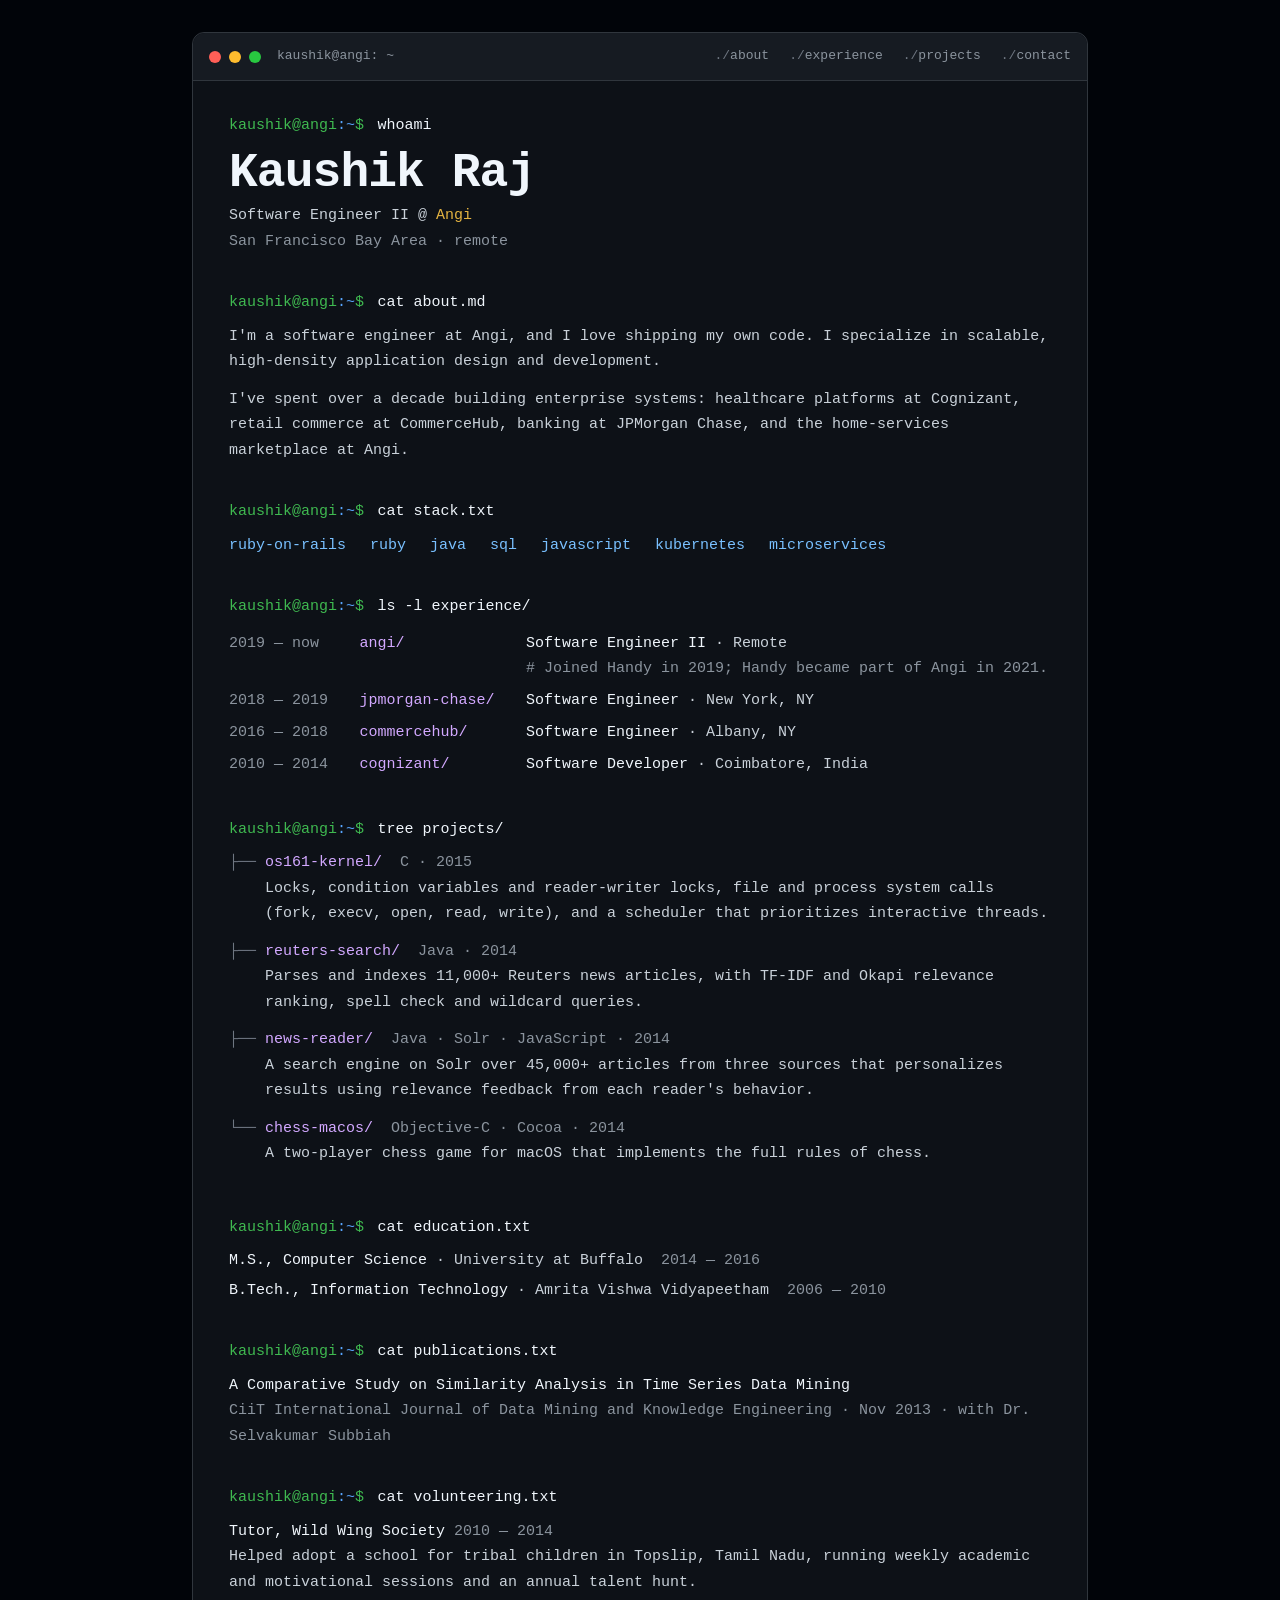
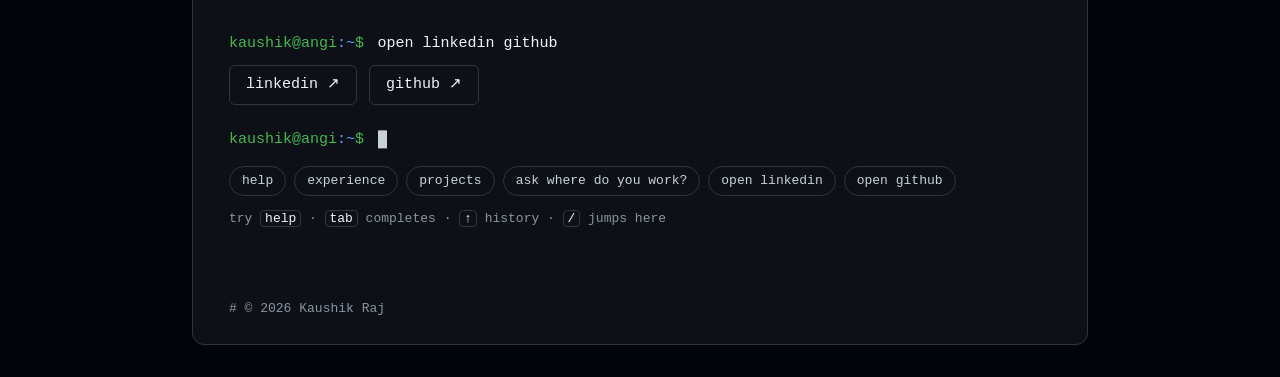
==== commit 03499e9f: "Add optional interactive shell, short links and curl card The static page is unchanged and works wit" ====
--- a/index.html
+++ b/index.html
@@ -91,7 +91,7 @@
         <section id="experience" class="block" aria-labelledby="experience-heading">
           <h2 id="experience-heading" class="cmd"><span aria-hidden="true"><span class="prompt">kaushik@angi<span class="prompt__path">:~</span>$</span> ls -l experience/</span><span class="sr-only">Experience</span></h2>
           <ul class="ls">
-            <li class="ls__row">
+            <li class="ls__row" data-company="Angi">
               <span class="ls__date">2019 — now</span>
               <span class="ls__dir">angi/</span>
               <span class="ls__info">
@@ -99,17 +99,17 @@
                 <span class="comment"># Joined Handy in 2019; Handy became part of Angi in 2021.</span>
               </span>
             </li>
-            <li class="ls__row">
+            <li class="ls__row" data-company="JPMorgan Chase">
               <span class="ls__date">2018 — 2019</span>
               <span class="ls__dir">jpmorgan-chase/</span>
               <span class="ls__info"><span class="bright">Software Engineer</span> · New York, NY</span>
             </li>
-            <li class="ls__row">
+            <li class="ls__row" data-company="CommerceHub">
               <span class="ls__date">2016 — 2018</span>
               <span class="ls__dir">commercehub/</span>
               <span class="ls__info"><span class="bright">Software Engineer</span> · Albany, NY</span>
             </li>
-            <li class="ls__row">
+            <li class="ls__row" data-company="Cognizant">
               <span class="ls__date">2010 — 2014</span>
               <span class="ls__dir">cognizant/</span>
               <span class="ls__info"><span class="bright">Software Developer</span> · Coimbatore, India</span>
@@ -187,5 +187,7 @@
     </div>
 
     <script src="javascripts/main.js" defer></script>
+    <!-- Optional interactive shell; delete this line (and shell.js/shell.css) to remove it -->
+    <script src="javascripts/shell.js" defer></script>
   </body>
 </html>
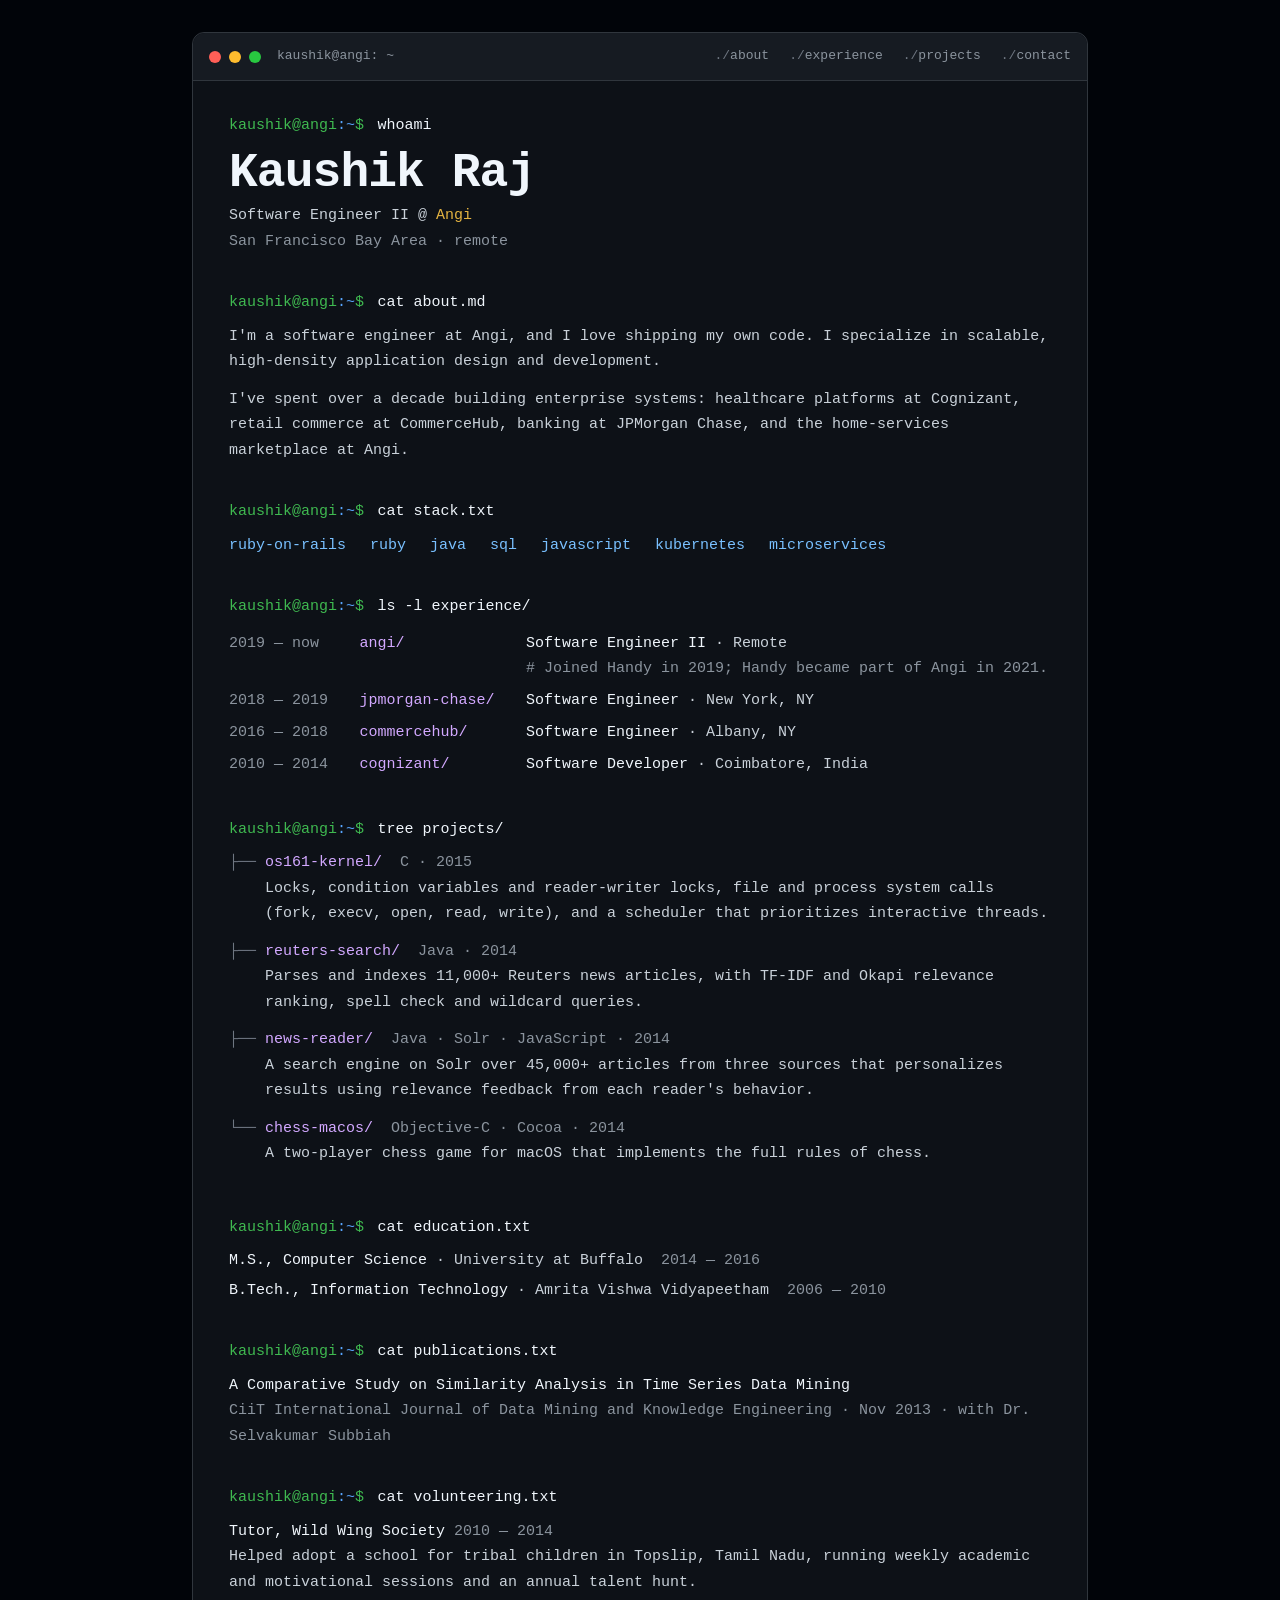
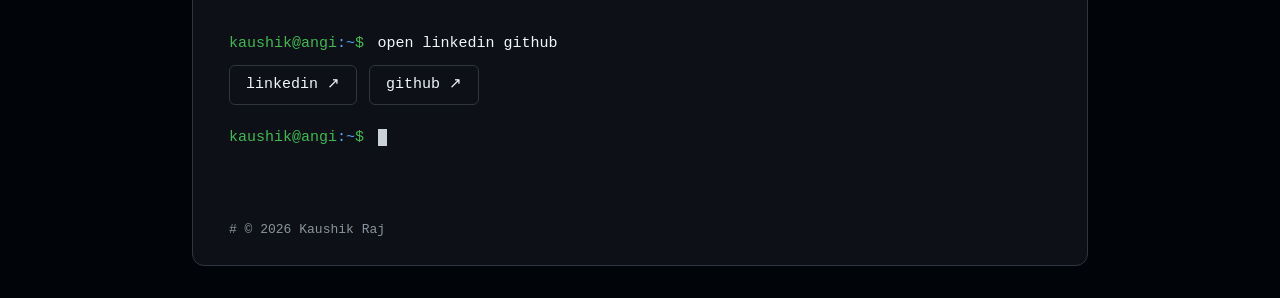
==== commit ed7517fd: "Open external links in a new tab" ====
--- a/index.html
+++ b/index.html
@@ -91,7 +91,7 @@
         <section id="experience" class="block" aria-labelledby="experience-heading">
           <h2 id="experience-heading" class="cmd"><span aria-hidden="true"><span class="prompt">kaushik@angi<span class="prompt__path">:~</span>$</span> ls -l experience/</span><span class="sr-only">Experience</span></h2>
           <ul class="ls">
-            <li class="ls__row" data-company="Angi">
+            <li class="ls__row">
               <span class="ls__date">2019 — now</span>
               <span class="ls__dir">angi/</span>
               <span class="ls__info">
@@ -99,17 +99,17 @@
                 <span class="comment"># Joined Handy in 2019; Handy became part of Angi in 2021.</span>
               </span>
             </li>
-            <li class="ls__row" data-company="JPMorgan Chase">
+            <li class="ls__row">
               <span class="ls__date">2018 — 2019</span>
               <span class="ls__dir">jpmorgan-chase/</span>
               <span class="ls__info"><span class="bright">Software Engineer</span> · New York, NY</span>
             </li>
-            <li class="ls__row" data-company="CommerceHub">
+            <li class="ls__row">
               <span class="ls__date">2016 — 2018</span>
               <span class="ls__dir">commercehub/</span>
               <span class="ls__info"><span class="bright">Software Engineer</span> · Albany, NY</span>
             </li>
-            <li class="ls__row" data-company="Cognizant">
+            <li class="ls__row">
               <span class="ls__date">2010 — 2014</span>
               <span class="ls__dir">cognizant/</span>
               <span class="ls__info"><span class="bright">Software Developer</span> · Coimbatore, India</span>
@@ -123,28 +123,28 @@
             <li class="tree__item">
               <span class="tree__branch" aria-hidden="true">├──</span>
               <div>
-                <h3 class="tree__name"><a href="https://github.com/kaushgem/OS161">os161-kernel/</a> <span class="comment">C · 2015</span></h3>
+                <h3 class="tree__name"><a href="https://github.com/kaushgem/OS161" target="_blank" rel="noopener">os161-kernel/</a> <span class="comment">C · 2015</span></h3>
                 <p>Locks, condition variables and reader-writer locks, file and process system calls (fork, execv, open, read, write), and a scheduler that prioritizes interactive threads.</p>
               </div>
             </li>
             <li class="tree__item">
               <span class="tree__branch" aria-hidden="true">├──</span>
               <div>
-                <h3 class="tree__name"><a href="https://github.com/kaushgem/NewsIndexer">reuters-search/</a> <span class="comment">Java · 2014</span></h3>
+                <h3 class="tree__name"><a href="https://github.com/kaushgem/NewsIndexer" target="_blank" rel="noopener">reuters-search/</a> <span class="comment">Java · 2014</span></h3>
                 <p>Parses and indexes 11,000+ Reuters news articles, with TF-IDF and Okapi relevance ranking, spell check and wildcard queries.</p>
               </div>
             </li>
             <li class="tree__item">
               <span class="tree__branch" aria-hidden="true">├──</span>
               <div>
-                <h3 class="tree__name"><a href="https://github.com/kaushgem/PersonalizedNewsReader">news-reader/</a> <span class="comment">Java · Solr · JavaScript · 2014</span></h3>
+                <h3 class="tree__name"><a href="https://github.com/kaushgem/PersonalizedNewsReader" target="_blank" rel="noopener">news-reader/</a> <span class="comment">Java · Solr · JavaScript · 2014</span></h3>
                 <p>A search engine on Solr over 45,000+ articles from three sources that personalizes results using relevance feedback from each reader's behavior.</p>
               </div>
             </li>
             <li class="tree__item">
               <span class="tree__branch" aria-hidden="true">└──</span>
               <div>
-                <h3 class="tree__name"><a href="https://github.com/kaushgem/ChessOSX">chess-macos/</a> <span class="comment">Objective-C · Cocoa · 2014</span></h3>
+                <h3 class="tree__name"><a href="https://github.com/kaushgem/ChessOSX" target="_blank" rel="noopener">chess-macos/</a> <span class="comment">Objective-C · Cocoa · 2014</span></h3>
                 <p>A two-player chess game for macOS that implements the full rules of chess.</p>
               </div>
             </li>
@@ -174,8 +174,8 @@
         <section id="contact" class="block" aria-labelledby="contact-heading">
           <h2 id="contact-heading" class="cmd"><span aria-hidden="true"><span class="prompt">kaushik@angi<span class="prompt__path">:~</span>$</span> open linkedin github</span><span class="sr-only">Contact</span></h2>
           <ul class="links">
-            <li><a class="btn" href="https://www.linkedin.com/in/kaushgem" rel="me">linkedin ↗</a></li>
-            <li><a class="btn" href="https://github.com/kaushgem" rel="me">github ↗</a></li>
+            <li><a class="btn" href="https://www.linkedin.com/in/kaushgem" target="_blank" rel="me noopener">linkedin ↗</a></li>
+            <li><a class="btn" href="https://github.com/kaushgem" target="_blank" rel="me noopener">github ↗</a></li>
           </ul>
           <p class="cmd cmd--idle" aria-hidden="true"><span class="prompt">kaushik@angi<span class="prompt__path">:~</span>$</span> <span class="cursor"></span></p>
         </section>
@@ -187,7 +187,5 @@
     </div>
 
     <script src="javascripts/main.js" defer></script>
-    <!-- Optional interactive shell; delete this line (and shell.js/shell.css) to remove it -->
-    <script src="javascripts/shell.js" defer></script>
   </body>
 </html>
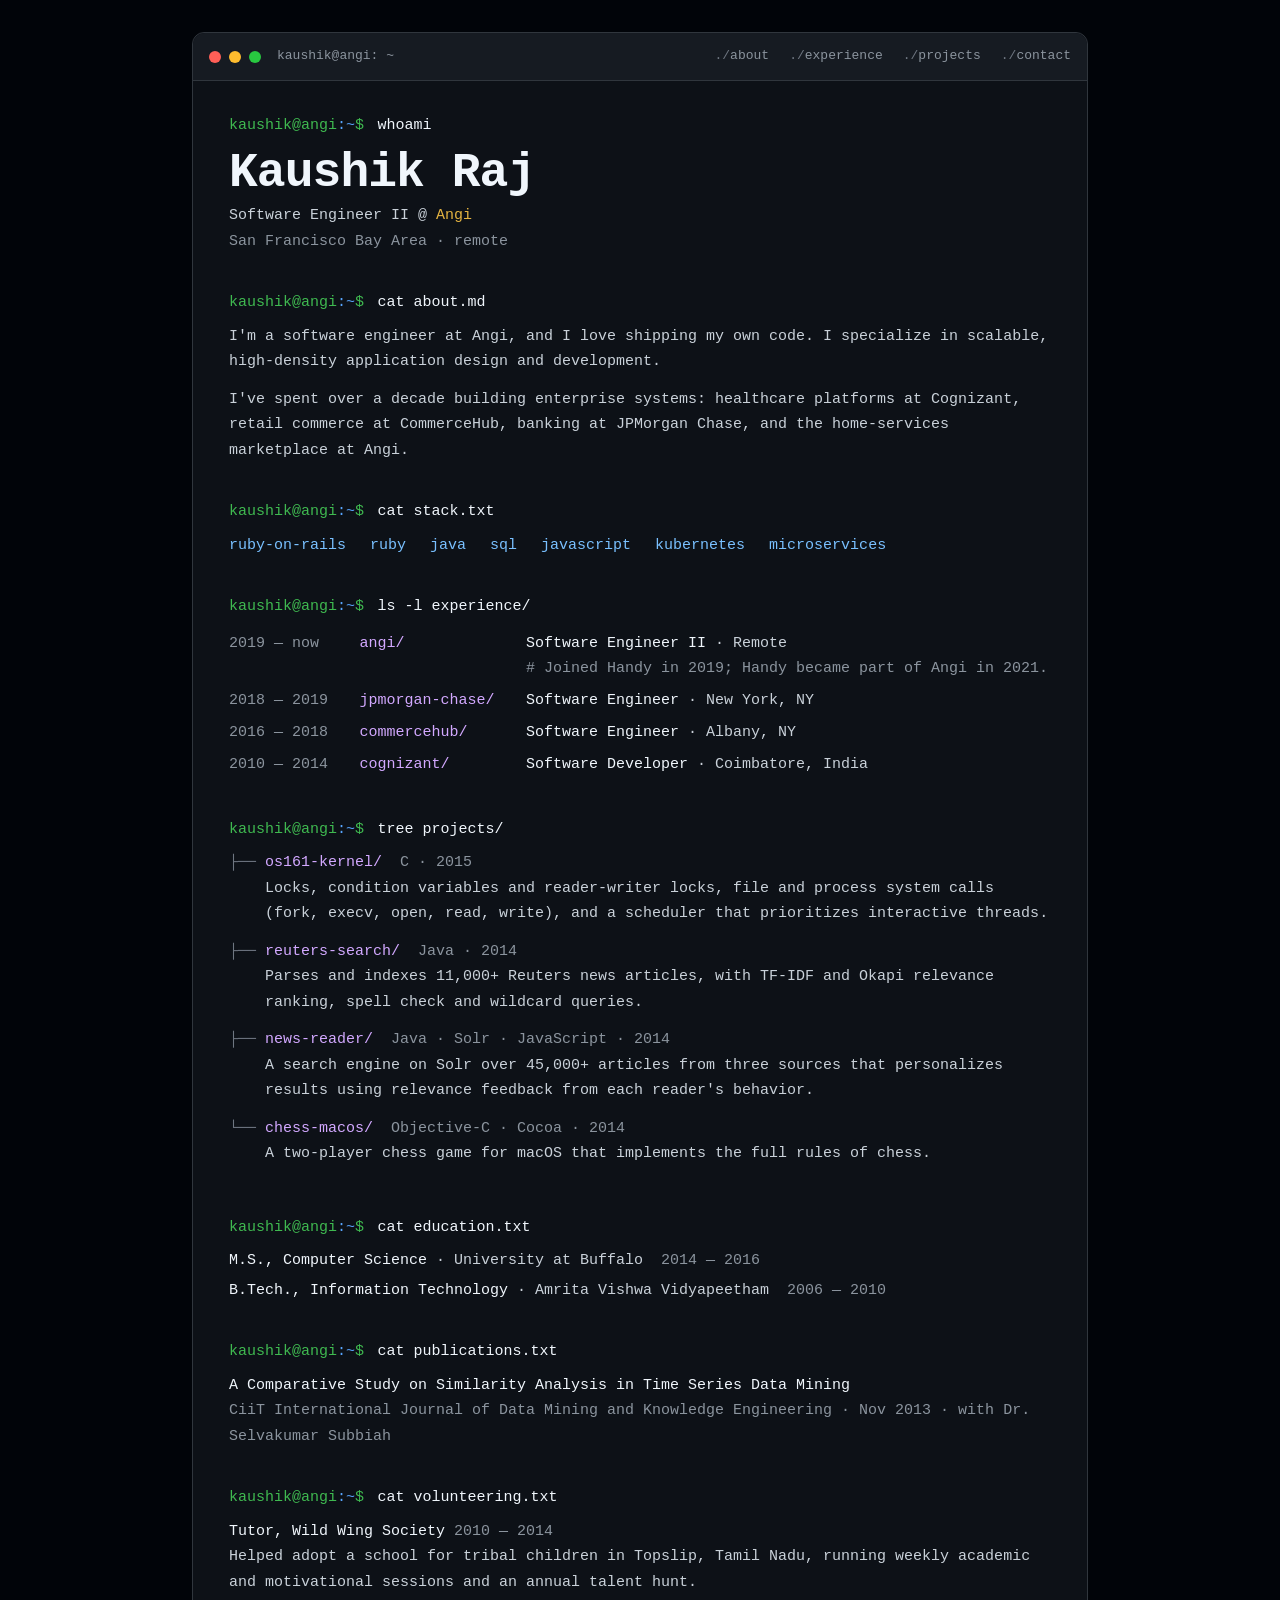
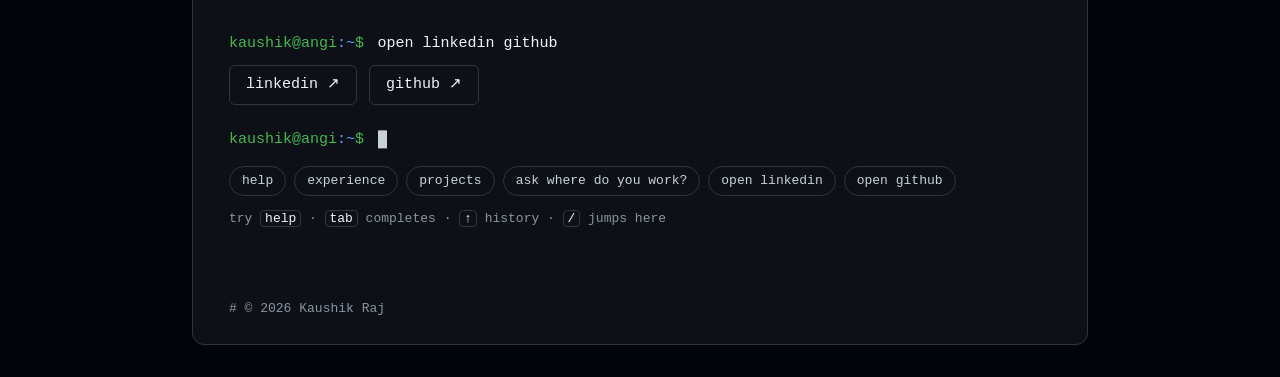
==== commit 107aab5a: "Merge branch 'terminal-redesign' into interactive-shell" ====
--- a/index.html
+++ b/index.html
@@ -91,7 +91,7 @@
         <section id="experience" class="block" aria-labelledby="experience-heading">
           <h2 id="experience-heading" class="cmd"><span aria-hidden="true"><span class="prompt">kaushik@angi<span class="prompt__path">:~</span>$</span> ls -l experience/</span><span class="sr-only">Experience</span></h2>
           <ul class="ls">
-            <li class="ls__row">
+            <li class="ls__row" data-company="Angi">
               <span class="ls__date">2019 — now</span>
               <span class="ls__dir">angi/</span>
               <span class="ls__info">
@@ -99,17 +99,17 @@
                 <span class="comment"># Joined Handy in 2019; Handy became part of Angi in 2021.</span>
               </span>
             </li>
-            <li class="ls__row">
+            <li class="ls__row" data-company="JPMorgan Chase">
               <span class="ls__date">2018 — 2019</span>
               <span class="ls__dir">jpmorgan-chase/</span>
               <span class="ls__info"><span class="bright">Software Engineer</span> · New York, NY</span>
             </li>
-            <li class="ls__row">
+            <li class="ls__row" data-company="CommerceHub">
               <span class="ls__date">2016 — 2018</span>
               <span class="ls__dir">commercehub/</span>
               <span class="ls__info"><span class="bright">Software Engineer</span> · Albany, NY</span>
             </li>
-            <li class="ls__row">
+            <li class="ls__row" data-company="Cognizant">
               <span class="ls__date">2010 — 2014</span>
               <span class="ls__dir">cognizant/</span>
               <span class="ls__info"><span class="bright">Software Developer</span> · Coimbatore, India</span>
@@ -187,5 +187,7 @@
     </div>
 
     <script src="javascripts/main.js" defer></script>
+    <!-- Optional interactive shell; delete this line (and shell.js/shell.css) to remove it -->
+    <script src="javascripts/shell.js" defer></script>
   </body>
 </html>
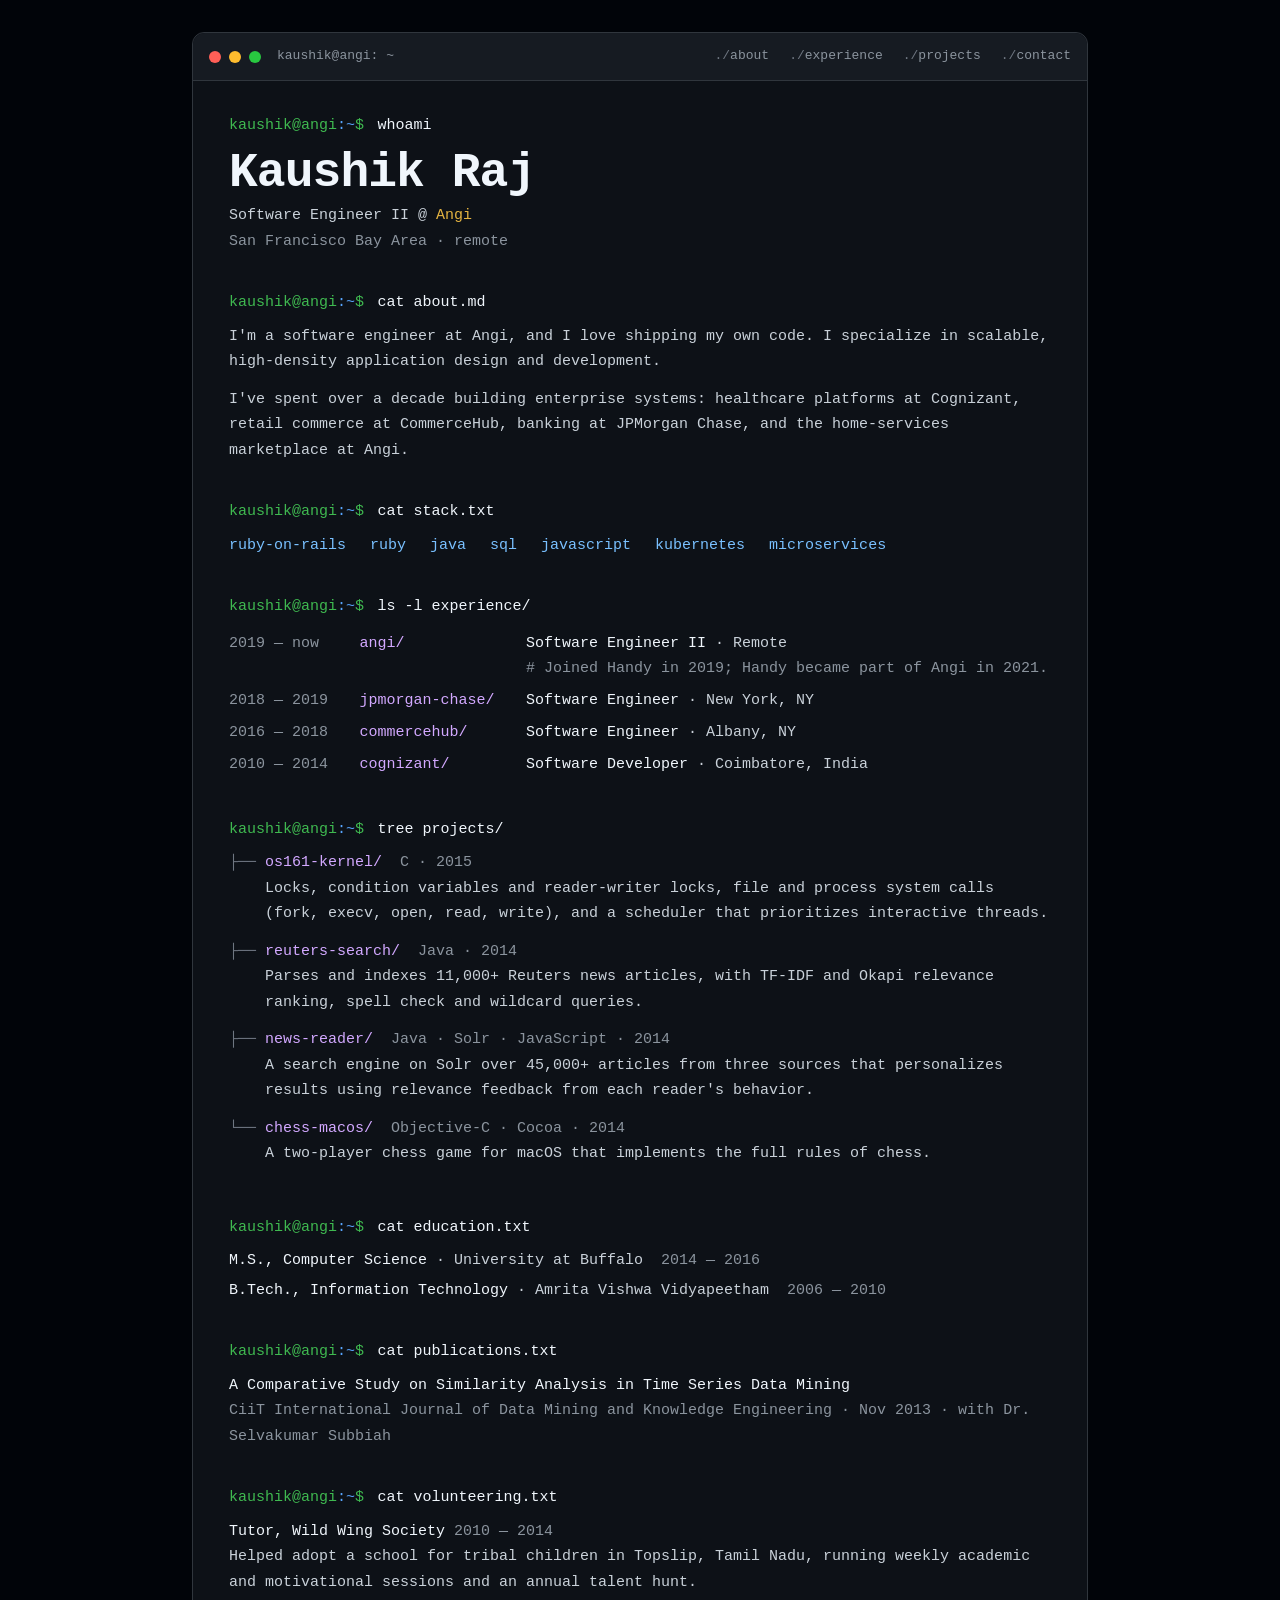
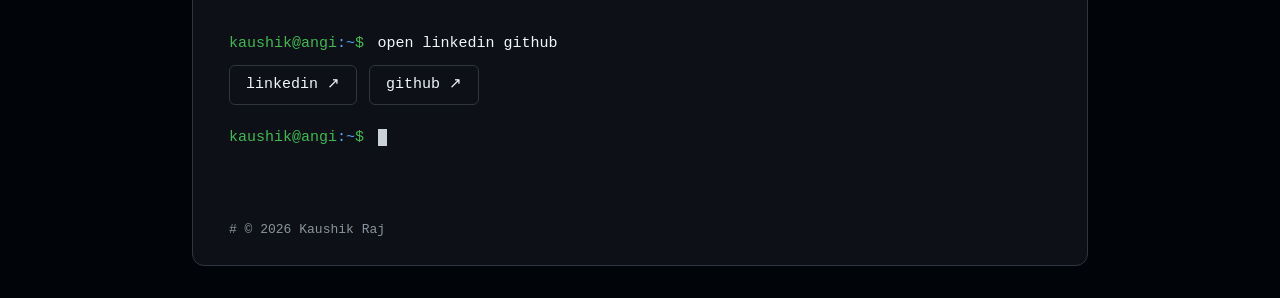
==== commit 845f0a99: "Merge ed7517fd9ba51c18ffc28e82b8c3b1fac8772902 into 7a889c797fc3f1329b23a47adf031c62f0001a8b" ====
--- a/index.html
+++ b/index.html
@@ -91,7 +91,7 @@
         <section id="experience" class="block" aria-labelledby="experience-heading">
           <h2 id="experience-heading" class="cmd"><span aria-hidden="true"><span class="prompt">kaushik@angi<span class="prompt__path">:~</span>$</span> ls -l experience/</span><span class="sr-only">Experience</span></h2>
           <ul class="ls">
-            <li class="ls__row" data-company="Angi">
+            <li class="ls__row">
               <span class="ls__date">2019 — now</span>
               <span class="ls__dir">angi/</span>
               <span class="ls__info">
@@ -99,17 +99,17 @@
                 <span class="comment"># Joined Handy in 2019; Handy became part of Angi in 2021.</span>
               </span>
             </li>
-            <li class="ls__row" data-company="JPMorgan Chase">
+            <li class="ls__row">
               <span class="ls__date">2018 — 2019</span>
               <span class="ls__dir">jpmorgan-chase/</span>
               <span class="ls__info"><span class="bright">Software Engineer</span> · New York, NY</span>
             </li>
-            <li class="ls__row" data-company="CommerceHub">
+            <li class="ls__row">
               <span class="ls__date">2016 — 2018</span>
               <span class="ls__dir">commercehub/</span>
               <span class="ls__info"><span class="bright">Software Engineer</span> · Albany, NY</span>
             </li>
-            <li class="ls__row" data-company="Cognizant">
+            <li class="ls__row">
               <span class="ls__date">2010 — 2014</span>
               <span class="ls__dir">cognizant/</span>
               <span class="ls__info"><span class="bright">Software Developer</span> · Coimbatore, India</span>
@@ -187,7 +187,5 @@
     </div>
 
     <script src="javascripts/main.js" defer></script>
-    <!-- Optional interactive shell; delete this line (and shell.js/shell.css) to remove it -->
-    <script src="javascripts/shell.js" defer></script>
   </body>
 </html>
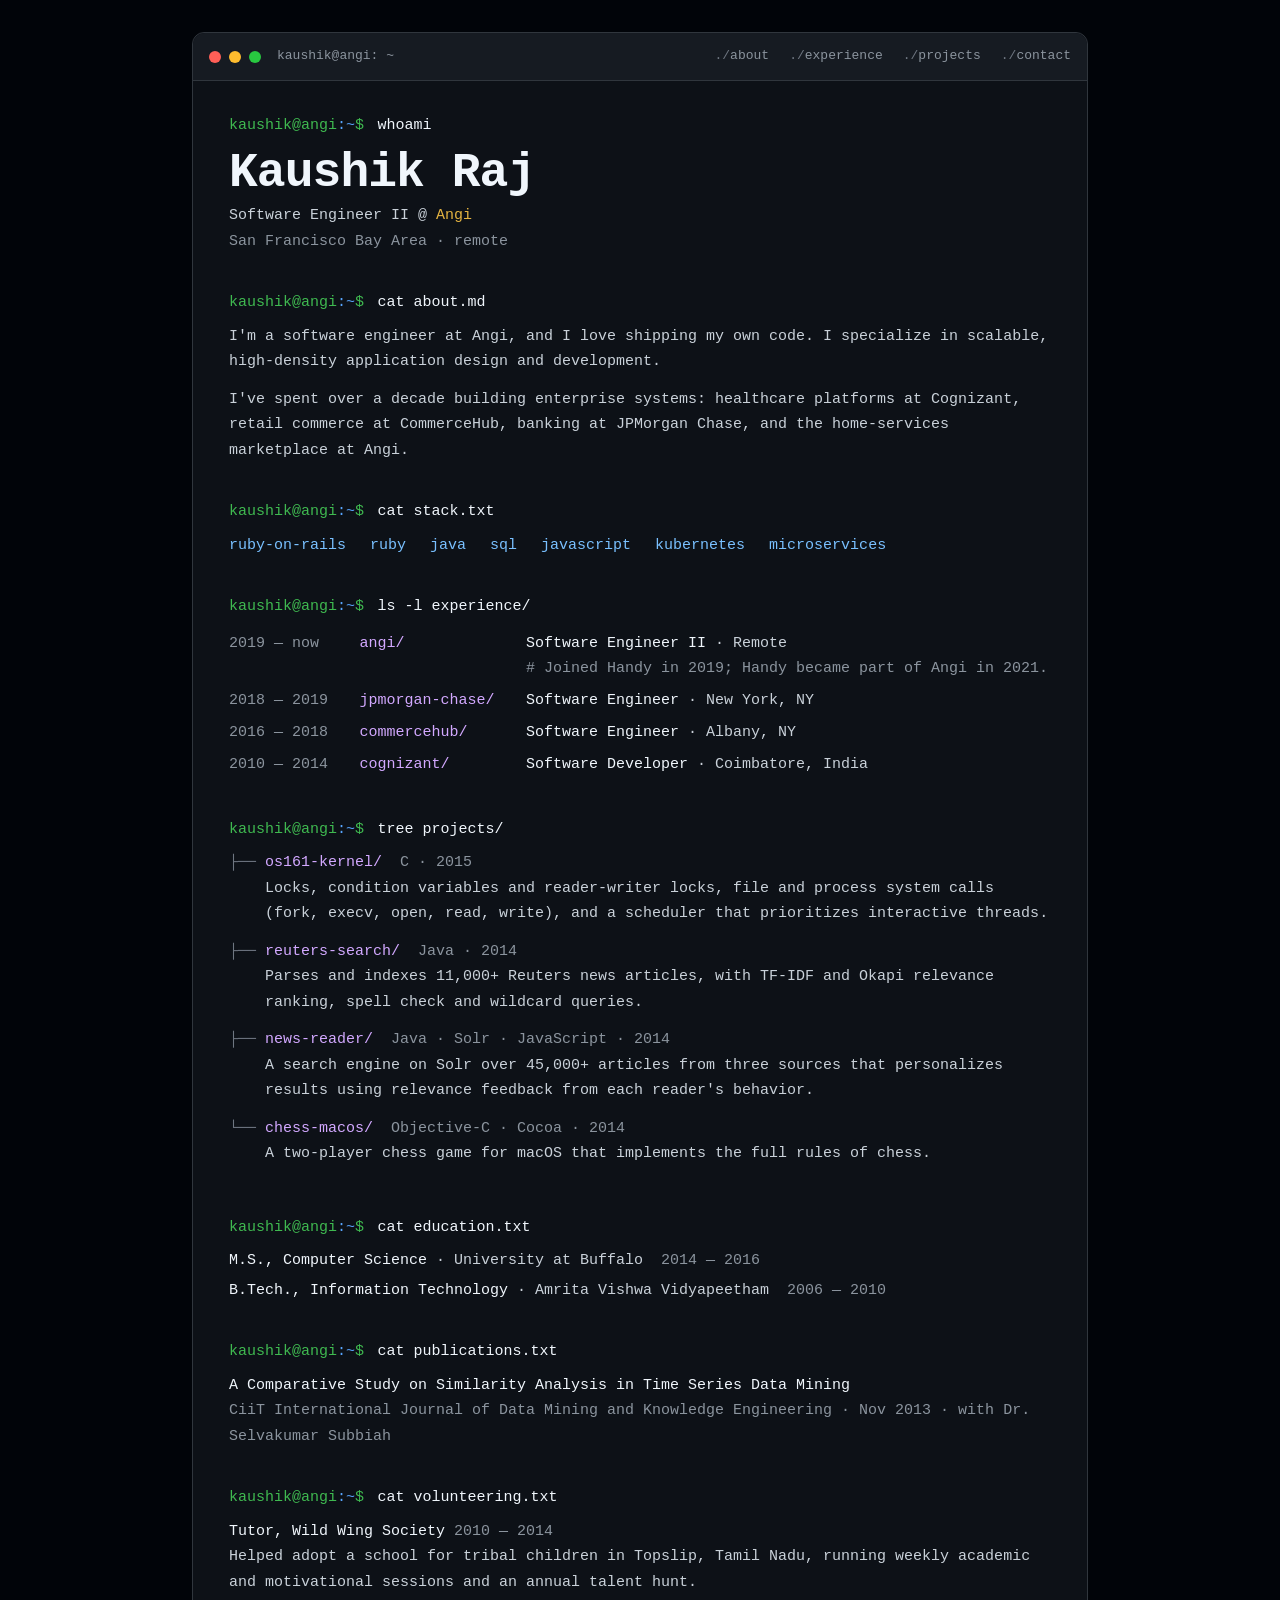
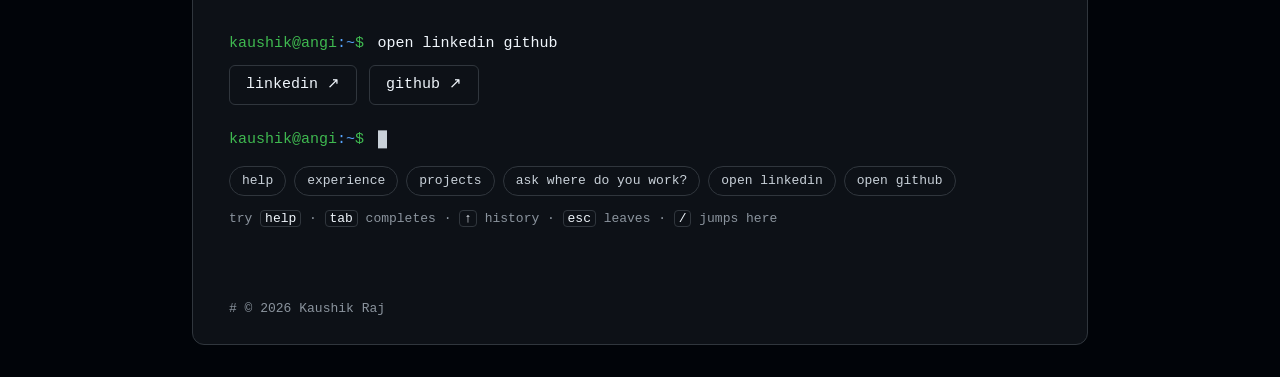
==== commit f33d5e7a: "Merge 6dc3e0e4615c6bc14332025ecd8364fd12a1df9b into ed7517fd9ba51c18ffc28e82b8c3b1fac8772902" ====
--- a/index.html
+++ b/index.html
@@ -91,7 +91,7 @@
         <section id="experience" class="block" aria-labelledby="experience-heading">
           <h2 id="experience-heading" class="cmd"><span aria-hidden="true"><span class="prompt">kaushik@angi<span class="prompt__path">:~</span>$</span> ls -l experience/</span><span class="sr-only">Experience</span></h2>
           <ul class="ls">
-            <li class="ls__row">
+            <li class="ls__row" data-company="Angi">
               <span class="ls__date">2019 — now</span>
               <span class="ls__dir">angi/</span>
               <span class="ls__info">
@@ -99,17 +99,17 @@
                 <span class="comment"># Joined Handy in 2019; Handy became part of Angi in 2021.</span>
               </span>
             </li>
-            <li class="ls__row">
+            <li class="ls__row" data-company="JPMorgan Chase">
               <span class="ls__date">2018 — 2019</span>
               <span class="ls__dir">jpmorgan-chase/</span>
               <span class="ls__info"><span class="bright">Software Engineer</span> · New York, NY</span>
             </li>
-            <li class="ls__row">
+            <li class="ls__row" data-company="CommerceHub">
               <span class="ls__date">2016 — 2018</span>
               <span class="ls__dir">commercehub/</span>
               <span class="ls__info"><span class="bright">Software Engineer</span> · Albany, NY</span>
             </li>
-            <li class="ls__row">
+            <li class="ls__row" data-company="Cognizant">
               <span class="ls__date">2010 — 2014</span>
               <span class="ls__dir">cognizant/</span>
               <span class="ls__info"><span class="bright">Software Developer</span> · Coimbatore, India</span>
@@ -187,5 +187,7 @@
     </div>
 
     <script src="javascripts/main.js" defer></script>
+    <!-- Optional interactive shell; delete this line (and shell.js/shell.css) to remove it -->
+    <script src="javascripts/shell.js" defer></script>
   </body>
 </html>
